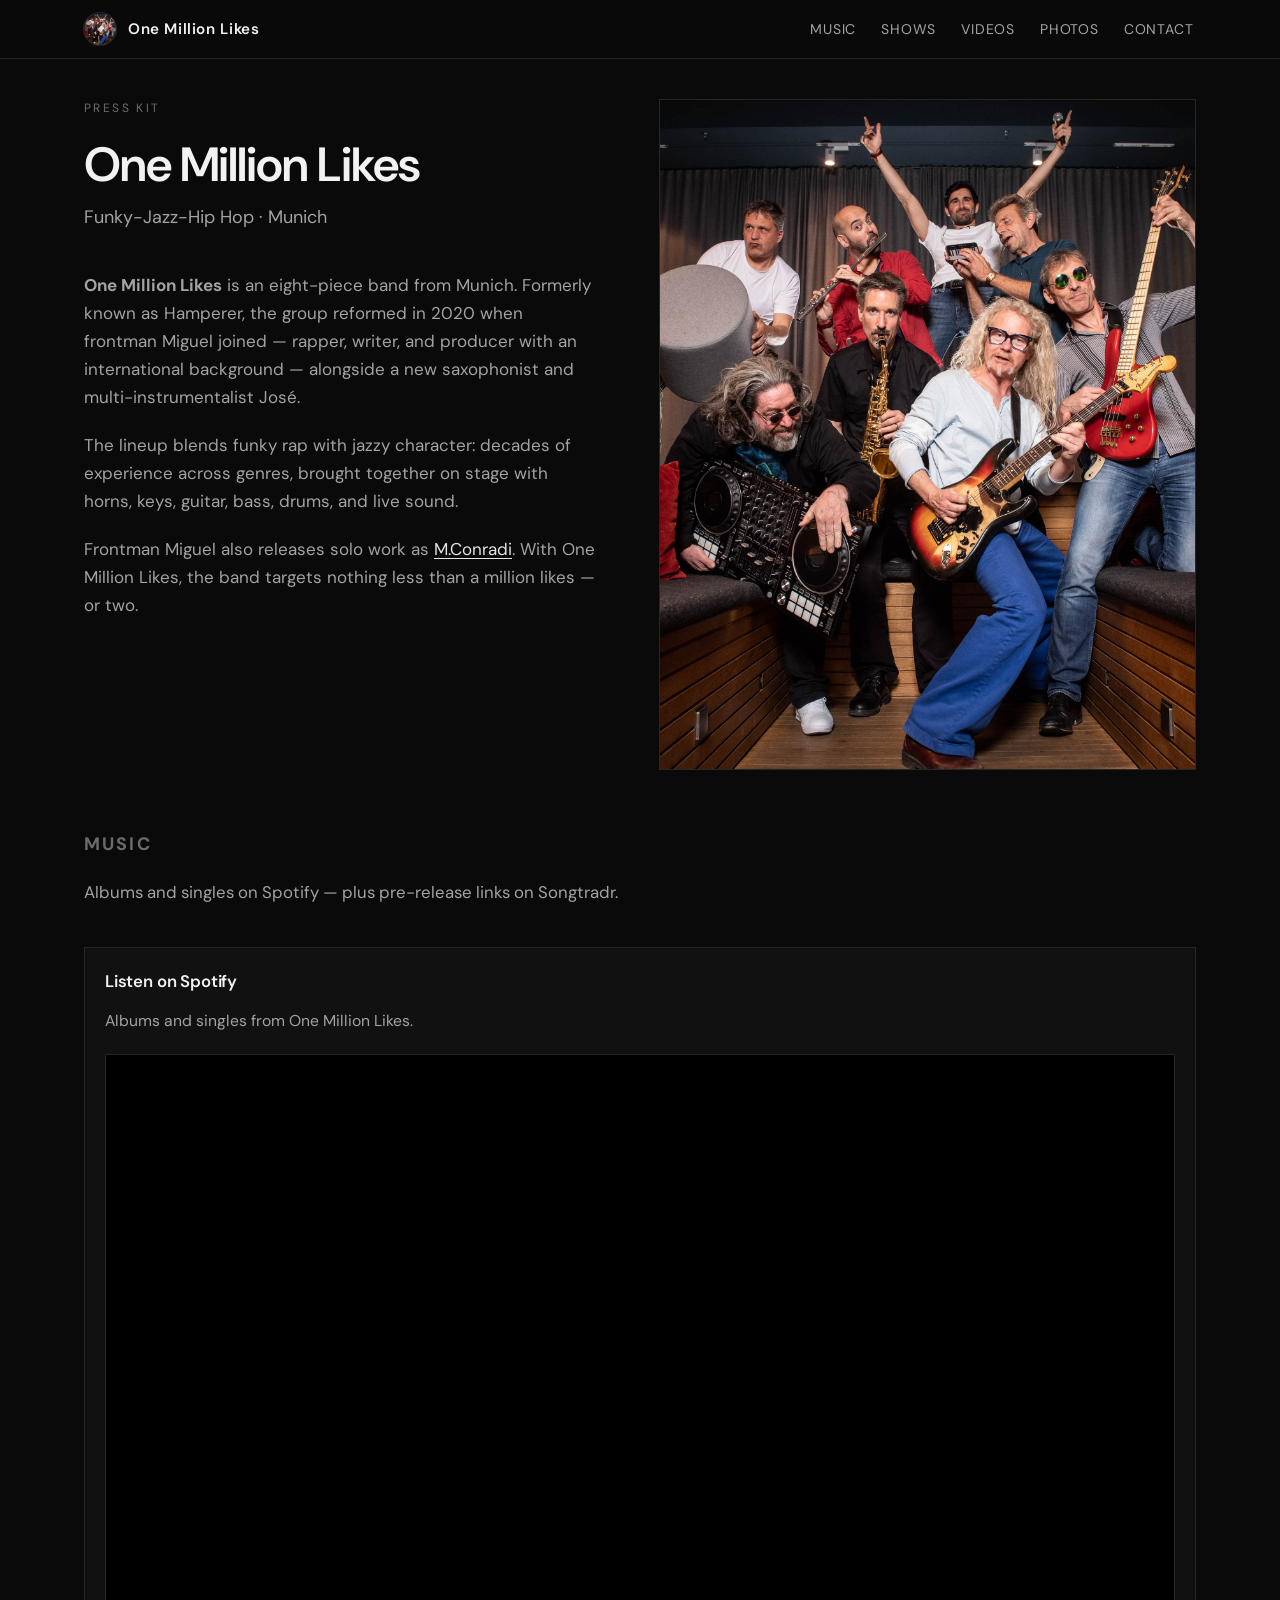
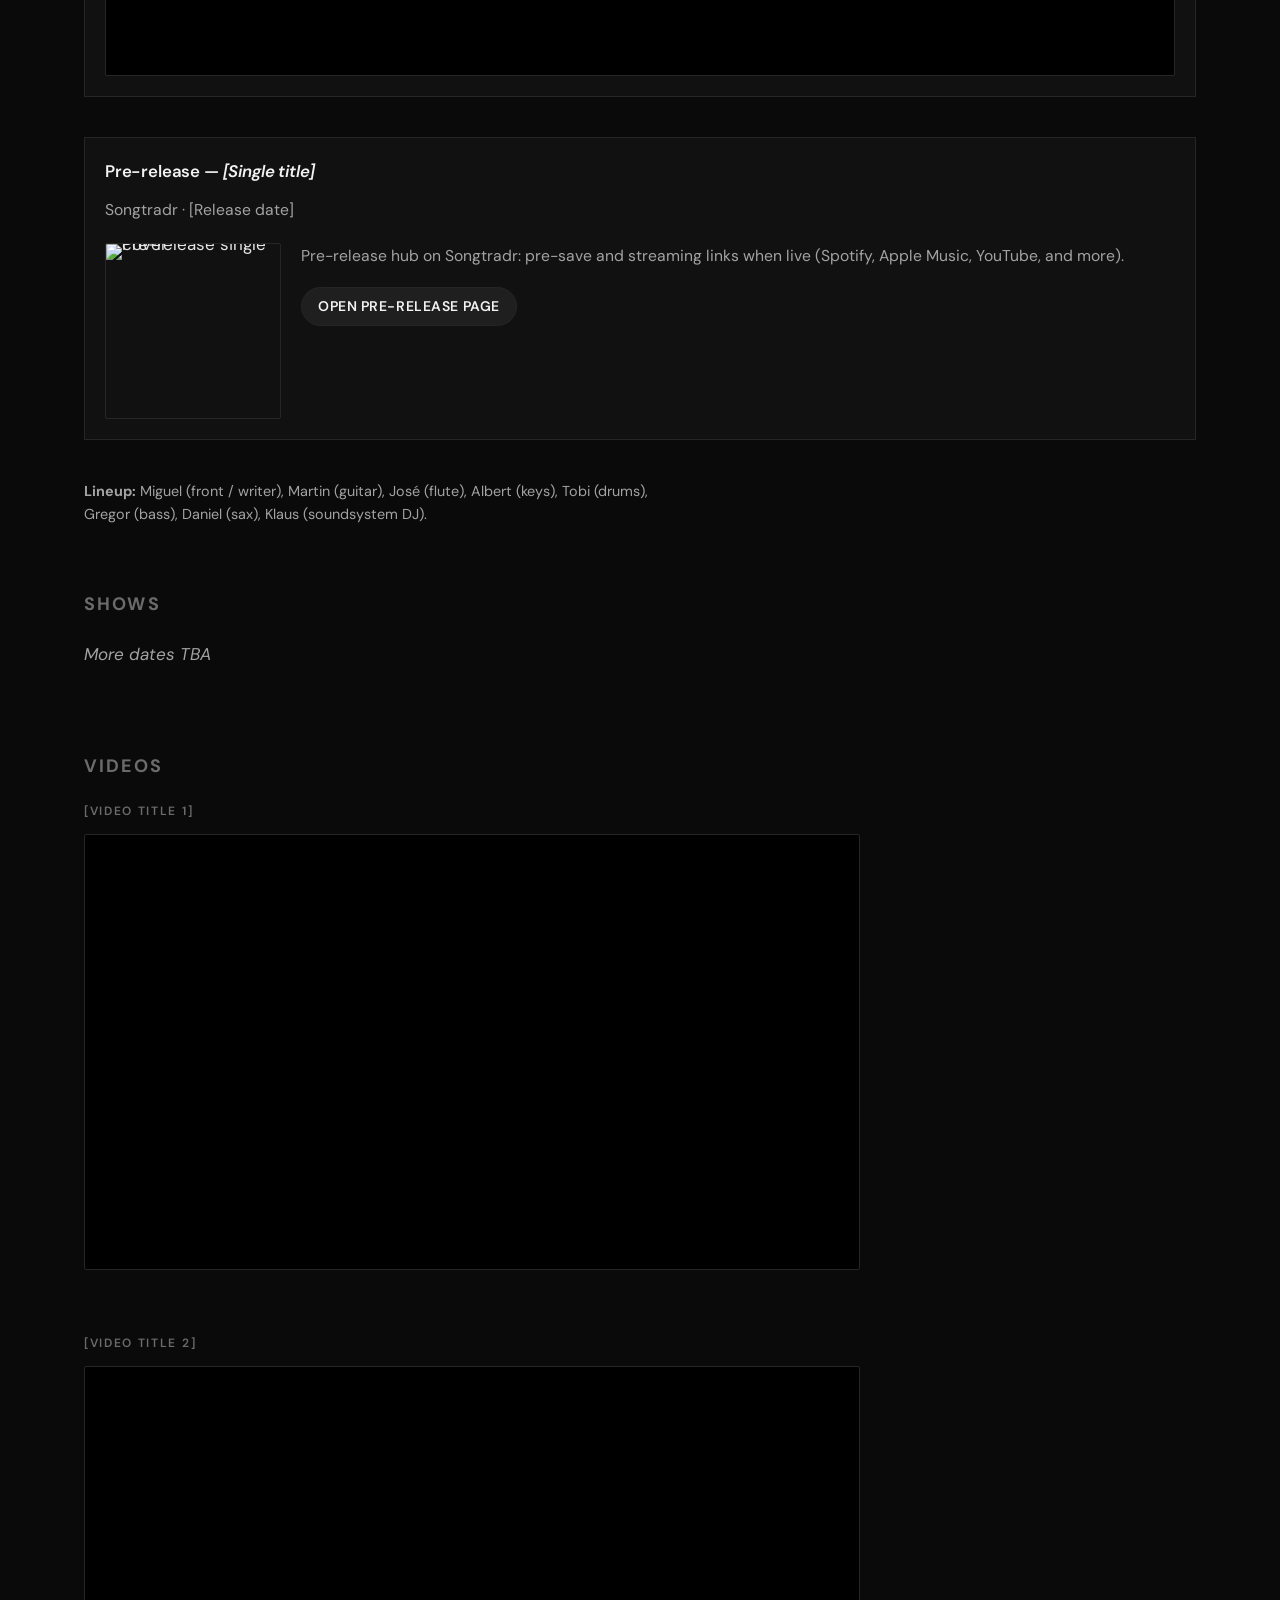
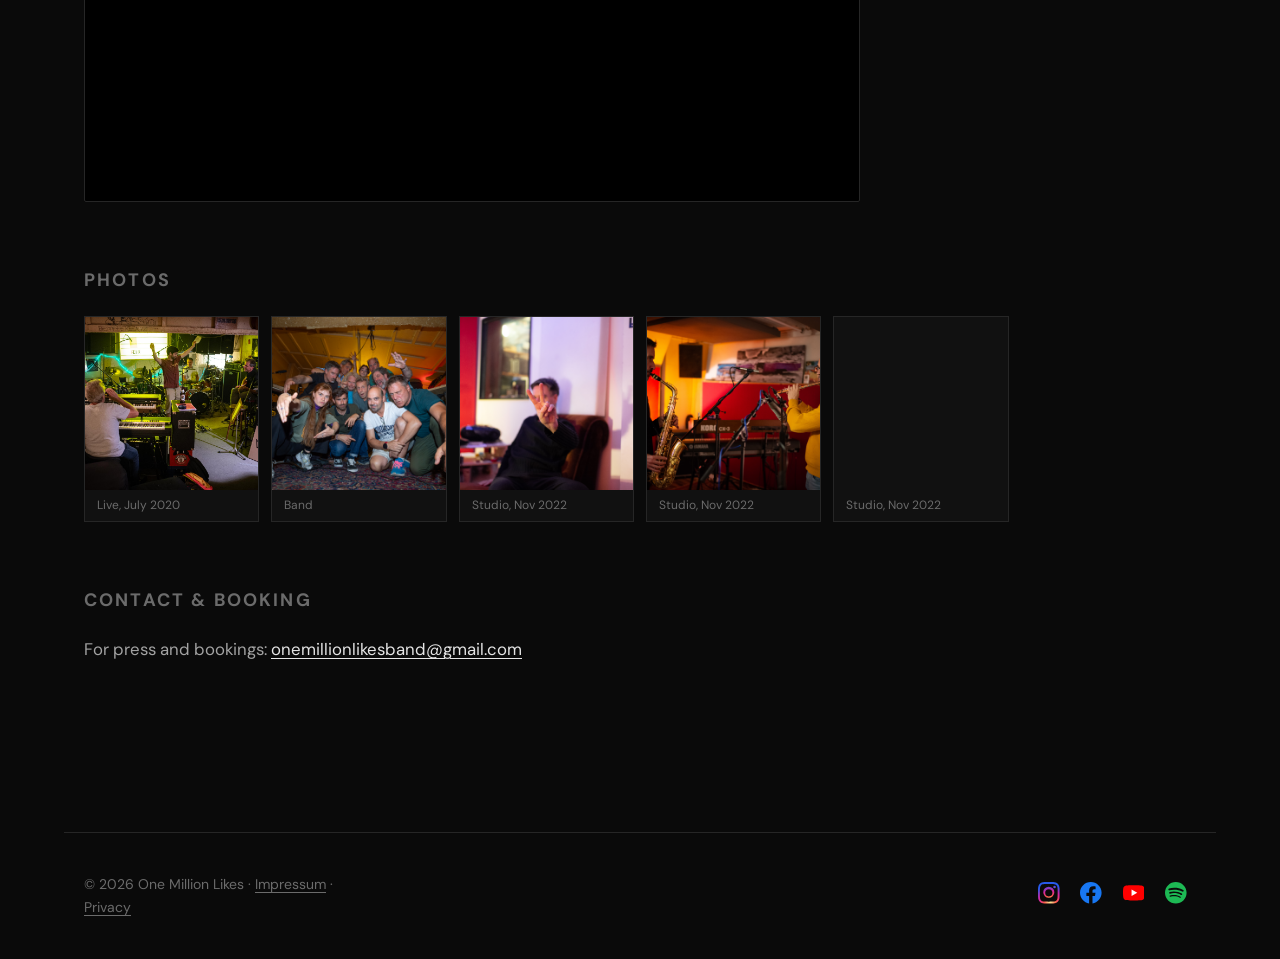
==== index.html @ 25671700 "Initial commit: static press site for One Million Likes. Adds the single-page HTML/CSS layout, asset" ====
<!DOCTYPE html>
<html lang="en">
<head>
  <meta charset="utf-8">
  <meta name="viewport" content="width=device-width, initial-scale=1, viewport-fit=cover">
  <meta name="referrer" content="strict-origin-when-cross-origin">
  <title>One Million Likes — Funky-Jazz-Hip Hop from Munich</title>
  <meta name="description" content="One Million Likes: Munich funky-jazz-hip hop band. Eight musicians, live energy, releases on Spotify.">
  <link rel="canonical" href="https://onemillionlikes.band/">
  <meta property="og:type" content="website">
  <meta property="og:url" content="https://onemillionlikes.band/">
  <meta property="og:title" content="One Million Likes — Funky-Jazz-Hip Hop from Munich">
  <meta property="og:description" content="One Million Likes: Munich funky-jazz-hip hop band. Eight musicians, live energy, releases on Spotify.">
  <meta property="og:image" content="https://onemillionlikes.band/images/hero.jpg">
  <meta property="og:image:alt" content="One Million Likes — band photo">
  <meta property="og:site_name" content="One Million Likes">
  <meta property="og:locale" content="en_GB">
  <meta name="twitter:card" content="summary_large_image">
  <meta name="twitter:title" content="One Million Likes — Funky-Jazz-Hip Hop from Munich">
  <meta name="twitter:description" content="One Million Likes: Munich funky-jazz-hip hop band. Eight musicians, live energy, releases on Spotify.">
  <meta name="twitter:image" content="https://onemillionlikes.band/images/hero.jpg">
  <link rel="icon" type="image/png" sizes="32x32" href="images/favicon-32.png">
  <link rel="icon" type="image/png" sizes="16x16" href="images/favicon-16.png">
  <link rel="apple-touch-icon" sizes="180x180" href="images/apple-touch-icon.png">
  <link rel="preconnect" href="https://fonts.googleapis.com">
  <link rel="preconnect" href="https://fonts.gstatic.com" crossorigin>
  <link href="https://fonts.googleapis.com/css2?family=DM+Sans:ital,opsz,wght@0,9..40,400;0,9..40,500;0,9..40,600;1,9..40,400&display=swap" rel="stylesheet">
  <link rel="stylesheet" href="css/styles.css">
</head>
<body>
  <a class="skip-link" href="#main">Skip to content</a>

  <header class="site-header">
    <div class="site-header__inner">
      <a class="brand" href="#top">
        <img class="brand__mark" src="images/logo-header.jpg" width="32" height="32" alt="">
        <span>One Million Likes</span>
      </a>
      <nav class="nav" aria-label="Page sections">
        <a href="#what-we-do">Music</a>
        <a href="#shows">Shows</a>
        <a href="#videos">Videos</a>
        <a href="#photos">Photos</a>
        <a href="#contact">Contact</a>
      </nav>
    </div>
  </header>

  <main id="main">
    <div id="top"></div>

    <section class="hero hero--desktop" aria-labelledby="hero-heading">
      <div class="hero__intro">
        <p class="hero__eyebrow">Press kit</p>
        <h1 id="hero-heading">One Million Likes</h1>
        <p class="hero__tagline">Funky-Jazz-Hip Hop · Munich</p>
        <div class="hero__bio">
          <p>
            <strong>One Million Likes</strong> is an eight-piece band from Munich. Formerly known as Hamperer, the group reformed in 2020 when frontman Miguel joined — rapper, writer, and producer with an international background — alongside a new saxophonist and multi-instrumentalist José.
          </p>
          <p>
            The lineup blends funky rap with jazzy character: decades of experience across genres, brought together on stage with horns, keys, guitar, bass, drums, and live sound.
          </p>
          <p>
            Frontman Miguel also releases solo work as <a href="https://mconradi.com/" target="_blank" rel="noopener noreferrer">M.Conradi</a>. With One Million Likes, the band targets nothing less than a million likes — or two.
          </p>
        </div>
      </div>
      <figure class="hero__figure">
        <img src="images/hero.jpg" width="1200" height="1500" alt="One Million Likes — band press photo" fetchpriority="high" decoding="async">
      </figure>
    </section>

    <section class="hero hero--mobile" aria-labelledby="hero-heading-mobile">
      <div class="hero__intro">
        <p class="hero__eyebrow">Press kit</p>
        <h1 id="hero-heading-mobile">One Million Likes</h1>
        <p class="hero__tagline">Funky-Jazz-Hip Hop · Munich</p>
        <div class="hero__bio hero__bio--lead">
          <p>
            <strong>One Million Likes</strong> is an eight-piece band from Munich. Formerly known as Hamperer, the group reformed in 2020 when frontman Miguel joined — rapper, writer, and producer with an international background — alongside a new saxophonist and multi-instrumentalist José.
          </p>
          <p>
            The lineup blends funky rap with jazzy character: decades of experience across genres, brought together on stage with horns, keys, guitar, bass, drums, and live sound.
          </p>
        </div>
      </div>
      <figure class="hero__figure">
        <img src="images/hero.jpg" width="1200" height="1500" alt="One Million Likes — band press photo" loading="lazy" decoding="async">
      </figure>
      <div class="hero__intro hero__intro--after">
        <div class="hero__bio hero__bio--tail">
          <p>
            Frontman Miguel also releases solo work as <a href="https://mconradi.com/" target="_blank" rel="noopener noreferrer">M.Conradi</a>. With One Million Likes, the band targets nothing less than a million likes — or two.
          </p>
        </div>
      </div>
    </section>

    <section id="what-we-do" class="section">
      <h2 class="section__title">Music</h2>
      <p class="section__lead">Albums and singles on Spotify — plus pre-release links on Songtradr.</p>

      <article class="card">
        <h3>Listen on Spotify</h3>
        <p>Albums and singles from One Million Likes.</p>
        <div class="embed embed--spotify">
          <iframe
            title="Spotify: One Million Likes"
            style="border-radius:12px"
            src="https://open.spotify.com/embed/artist/690KWOtb82JMoj43omPDv6?utm_source=generator&amp;theme=0"
            width="100%"
            loading="lazy"
            allow="autoplay; clipboard-write; encrypted-media; fullscreen; picture-in-picture"
            allowfullscreen></iframe>
        </div>
      </article>

      <article class="card release-spotlight" id="pre-release" aria-labelledby="pre-release-heading">
        <h3 id="pre-release-heading">Pre-release — <em>[Single title]</em></h3>
        <p class="release-spotlight__meta">
          <a href="#" target="_blank" rel="noopener noreferrer">Songtradr</a>
          · <time datetime="2026-01-01">[Release date]</time>
        </p>
        <div class="release-spotlight__body">
          <a class="release-spotlight__cover" href="#" target="_blank" rel="noopener noreferrer">
            <img
              src="images/pre-release-cover.jpg"
              width="700"
              height="700"
              loading="lazy"
              decoding="async"
              alt="Pre-release single cover">
          </a>
          <div class="release-spotlight__copy">
            <p>
              Pre-release hub on Songtradr: pre-save and streaming links when live (Spotify, Apple Music, YouTube, and more).
            </p>
            <p>
              <a class="release-spotlight__cta" href="#" target="_blank" rel="noopener noreferrer">Open pre-release page</a>
            </p>
          </div>
        </div>
      </article>

      <p class="section-sub section-sub--lineup">
        <strong>Lineup:</strong> Miguel (front / writer), Martin (guitar), José (flute), Albert (keys), Tobi (drums), Gregor (bass), Daniel (sax), Klaus (soundsystem DJ).
      </p>
    </section>

    <section id="shows" class="section" aria-labelledby="shows-heading">
      <h2 class="section__title" id="shows-heading">Shows</h2>
      <ul class="show-list">
        <li class="show-list__item show-list__item--tba">
          <span class="show-list__detail">More dates TBA</span>
        </li>
      </ul>
    </section>

    <section id="videos" class="section">
      <h2 class="section__title">Videos</h2>
      <div class="video-grid">
        <div class="video-grid__youtube-stack">
          <figure class="video-item">
            <figcaption class="video-item__caption">[Video title 1]</figcaption>
            <div class="embed embed--16x9">
              <iframe
                class="youtube-embed"
                data-youtube-id=""
                title="YouTube: [Video title 1]"
                src="about:blank"
                referrerpolicy="strict-origin-when-cross-origin"
                allow="accelerometer; autoplay; clipboard-write; encrypted-media; gyroscope; picture-in-picture; web-share"
                allowfullscreen></iframe>
            </div>
          </figure>
          <figure class="video-item">
            <figcaption class="video-item__caption">[Video title 2]</figcaption>
            <div class="embed embed--16x9">
              <iframe
                class="youtube-embed"
                data-youtube-id=""
                title="YouTube: [Video title 2]"
                src="about:blank"
                referrerpolicy="strict-origin-when-cross-origin"
                allow="accelerometer; autoplay; clipboard-write; encrypted-media; gyroscope; picture-in-picture; web-share"
                allowfullscreen></iframe>
            </div>
          </figure>
        </div>
      </div>
    </section>

    <section id="photos" class="section">
      <h2 class="section__title">Photos</h2>
      <div class="gallery">
        <figure>
          <img src="images/OML160720_071_hd.jpg" width="800" height="800" alt="One Million Likes — live, July 2020" loading="lazy" decoding="async">
          <figcaption>Live, July 2020</figcaption>
        </figure>
        <figure>
          <img src="images/OML220725_3797.jpg" width="800" height="800" alt="One Million Likes — band photo" loading="lazy" decoding="async">
          <figcaption>Band</figcaption>
        </figure>
        <figure>
          <img src="images/OML_11-22_2664.jpg" width="800" height="800" alt="One Million Likes — studio session, November 2022" loading="lazy" decoding="async">
          <figcaption>Studio, Nov 2022</figcaption>
        </figure>
        <figure>
          <img src="images/OML_11-22_3097.jpg" width="800" height="800" alt="One Million Likes — studio session, November 2022" loading="lazy" decoding="async">
          <figcaption>Studio, Nov 2022</figcaption>
        </figure>
        <figure>
          <img src="images/OML_11-22_3118.jpg" width="800" height="800" alt="One Million Likes — studio session, November 2022" loading="lazy" decoding="async">
          <figcaption>Studio, Nov 2022</figcaption>
        </figure>
      </div>
    </section>

    <section id="contact" class="section">
      <h2 class="section__title">Contact &amp; booking</h2>
      <p class="section__lead">
        For press and bookings: <a href="mailto:onemillionlikesband@gmail.com">onemillionlikesband@gmail.com</a>
      </p>
    </section>
  </main>

  <footer class="site-footer">
    <div class="site-footer__inner">
      <p class="site-footer__meta">© <span id="y"></span> One Million Likes · <a href="impressum.html">Impressum</a> · <a href="privacy.html">Privacy</a></p>
      <div class="site-footer__right">
        <nav class="social" aria-label="Social links">
          <a class="social-link" href="https://www.instagram.com/onemillionlikesband/" target="_blank" rel="noopener noreferrer" title="Instagram">
            <span class="sr-only">Instagram (@onemillionlikesband)</span>
            <svg class="social-icon" xmlns="http://www.w3.org/2000/svg" viewBox="0 0 24 24" aria-hidden="true" focusable="false">
              <defs>
                <radialGradient id="footerIgGrad" cx="12" cy="22" r="19" gradientUnits="userSpaceOnUse" gradientTransform="rotate(-9 12 12)">
                  <stop offset="0%" stop-color="#fdf497"/>
                  <stop offset="35%" stop-color="#fd5949"/>
                  <stop offset="65%" stop-color="#d6249f"/>
                  <stop offset="100%" stop-color="#285aeb"/>
                </radialGradient>
              </defs>
              <path fill="url(#footerIgGrad)" d="M12 0C8.74 0 8.333.015 7.053.072 5.775.132 4.905.333 4.14.63c-.789.306-1.459.717-2.126 1.384S.935 3.35.63 4.14C.333 4.905.131 5.775.072 7.053.012 8.333 0 8.74 0 12s.015 3.667.072 4.947c.06 1.277.261 2.148.558 2.913.306.788.717 1.459 1.384 2.126.667.666 1.336 1.079 2.126 1.384.766.296 1.636.499 2.913.558C8.333 23.988 8.74 24 12 24s3.667-.015 4.947-.072c1.277-.06 2.148-.262 2.913-.558.788-.306 1.459-.718 2.126-1.384.666-.667 1.079-1.335 1.384-2.126.296-.765.499-1.636.558-2.913.06-1.28.072-1.687.072-4.947s-.015-3.667-.072-4.947c-.06-1.277-.262-2.149-.558-2.913-.306-.789-.718-1.459-1.384-2.126C21.319 1.347 20.651.935 19.86.63c-.765-.297-1.636-.499-2.913-.558C15.667.012 15.26 0 12 0zm0 2.163c3.204 0 3.584.012 4.85.07 1.17.048 1.805.249 2.227.415.562.217.96.477 1.382.896.419.42.679.819.896 1.381.164.422.364 1.057.413 2.227.057 1.266.07 1.646.07 4.85s-.015 3.584-.074 4.85c-.061 1.17-.256 1.805-.421 2.227-.224.562-.479.96-.899 1.382-.419.419-.824.679-1.38.896-.42.164-1.065.362-2.235.413-1.274.056-1.649.07-4.859.07-3.211 0-3.586-.015-4.859-.07-1.171-.05-1.816-.256-2.236-.421-.569-.224-.96-.479-1.379-.899-.421-.419-.69-.824-.9-1.38-.165-.42-.359-1.065-.42-2.235-.045-1.26-.061-1.649-.061-4.844 0-3.196.016-3.586.061-4.861.061-1.17.255-1.811.421-2.234.21-.57.479-.96.9-1.381.419-.419.81-.689 1.379-.898.42-.166 1.051-.361 2.221-.421 1.275-.045 1.65-.07 4.859-.07zm0 3.078a6.162 6.162 0 1 0 0 12.324 6.162 6.162 0 0 0 0-12.324zM12 16a4 4 0 1 1 0-8 4 4 0 0 1 0 8zm6.406-11.845a1.44 1.44 0 1 0 0 2.881 1.44 1.44 0 0 0 0-2.881z"/>
            </svg>
          </a>
          <a class="social-link" href="https://www.facebook.com/onemillionlikesband/" target="_blank" rel="noopener noreferrer" title="Facebook">
            <span class="sr-only">Facebook (One Million Likes Band)</span>
            <svg class="social-icon" xmlns="http://www.w3.org/2000/svg" viewBox="0 0 24 24" aria-hidden="true" focusable="false">
              <path fill="#1877F2" d="M24 12.073c0-6.627-5.373-12-12-12s-12 5.373-12 12c0 5.99 4.388 10.954 10.125 11.854v-8.385H7.078v-3.47h3.047V9.43c0-3.007 1.792-4.669 4.533-4.669 1.312 0 2.686.235 2.686.235v2.953H15.83c-1.491 0-1.956.925-1.956 1.874v2.25h3.328l-.532 3.47h-2.796v8.385C19.612 23.027 24 18.062 24 12.073z"/>
            </svg>
          </a>
          <a class="social-link" href="https://www.youtube.com/@onemillionlikesband" target="_blank" rel="noopener noreferrer" title="YouTube">
            <span class="sr-only">YouTube (@onemillionlikesband)</span>
            <svg class="social-icon" xmlns="http://www.w3.org/2000/svg" viewBox="0 0 24 24" aria-hidden="true" focusable="false">
              <path fill="#FF0000" d="M23.498 6.186a3.016 3.016 0 0 0-2.122-2.136C19.505 3.545 12 3.545 12 3.545s-7.505 0-9.377.505A3.017 3.017 0 0 0 .502 6.186C0 8.07 0 12 0 12s0 3.93.502 5.814a3.016 3.016 0 0 0 2.122 2.136c1.871.505 9.376.505 9.376.505s7.505 0 9.377-.505a3.015 3.015 0 0 0 2.122-2.136C24 15.93 24 12 24 12s0-3.93-.502-5.814z"/>
              <path fill="#fff" d="M9.545 15.568V8.432L15.818 12l-6.273 3.568z"/>
            </svg>
          </a>
          <a class="social-link" href="https://open.spotify.com/artist/690KWOtb82JMoj43omPDv6" target="_blank" rel="noopener noreferrer" title="Spotify">
            <span class="sr-only">Spotify (One Million Likes)</span>
            <svg class="social-icon" xmlns="http://www.w3.org/2000/svg" viewBox="0 0 24 24" aria-hidden="true" focusable="false">
              <path fill="#1DB954" d="M12 0C5.4 0 0 5.4 0 12s5.4 12 12 12 12-5.4 12-12S18.66 0 12 0zm5.521 17.34c-.24.359-.66.48-1.021.24-2.82-1.74-6.36-2.101-10.561-1.141-.418.122-.779-.179-.899-.539-.12-.421.18-.78.54-.9 4.56-1.021 8.52-.6 11.64 1.32.42.18.479.659.301 1.02zm1.44-3.3c-.301.42-.841.6-1.262.3-3.239-1.98-8.159-2.58-11.939-1.38-.479.12-1.02-.12-1.14-.6-.12-.48.12-1.021.6-1.141C9.6 9.9 15 10.561 18.72 12.84c.361.181.54.78.241 1.2zm.12-3.36C15.24 8.4 8.82 8.16 5.16 9.301c-.6.179-1.2-.181-1.38-.721-.18-.601.18-1.2.72-1.381 4.26-1.26 11.28-1.02 15.721 1.621.539.3.719 1.02.419 1.56-.299.421-1.02.599-1.559.3z"/>
            </svg>
          </a>
        </nav>
        <!-- Uncomment when media kit PDF is in images/
        <a class="site-footer__media-kit" href="images/One_Million_Likes_Media_Kit.pdf" target="_blank" rel="noopener noreferrer">
          <span class="site-footer__media-kit-label">Media kit</span>
          <span class="site-footer__media-kit-badge" aria-hidden="true">PDF</span>
        </a>
        -->
      </div>
    </div>
  </footer>

  <script>
    document.getElementById("y").textContent = new Date().getFullYear();
    document.querySelectorAll("iframe.youtube-embed").forEach(function (el) {
      var id = el.getAttribute("data-youtube-id");
      if (!id) return;
      if (location.protocol === "file:" || !location.origin || location.origin === "null") {
        el.src = "https://www.youtube.com/embed/" + id;
        return;
      }
      el.src =
        "https://www.youtube.com/embed/" +
        id +
        "?enablejsapi=1&origin=" +
        encodeURIComponent(location.origin);
    });
  </script>
</body>
</html>
---- css/styles.css ----
/* One Million Likes — single-page press kit. Edit index.html for content. */

:root {
  --bg: #0a0a0a;
  --bg-elevated: #111111;
  --text: #f2f2f2;
  --text-muted: #a3a3a3;
  --text-faint: #6b6b6b;
  --border: #262626;
  --accent: #e5e5e5;
  --max-read: 38rem;
  --max-wide: 72rem;
  --space-xs: 0.35rem;
  --space-sm: 0.75rem;
  --space-md: 1.25rem;
  --space-lg: 2.5rem;
  --space-xl: 4rem;
  --font: "DM Sans", system-ui, -apple-system, "Segoe UI", Roboto, sans-serif;
  /* Match Spotify column height to two SoundCloud players + gap (see .embed--spotify) */
  --embed-soundcloud-height: 300px;
  --header-offset: 4rem;
}

*,
*::before,
*::after {
  box-sizing: border-box;
}

html {
  scroll-behavior: smooth;
  -webkit-text-size-adjust: 100%;
  text-size-adjust: 100%;
}

@media (prefers-reduced-motion: reduce) {
  html {
    scroll-behavior: auto;
  }
}

body {
  margin: 0;
  font-family: var(--font);
  font-size: 1.0625rem;
  line-height: 1.65;
  color: var(--text);
  background: var(--bg);
  -webkit-font-smoothing: antialiased;
  overflow-x: clip;
}

img {
  max-width: 100%;
  height: auto;
  vertical-align: middle;
}

a {
  color: var(--accent);
  text-decoration-thickness: 1px;
  text-underline-offset: 0.2em;
}

a:hover {
  color: #fff;
}

.skip-link {
  position: absolute;
  left: -9999px;
  z-index: 999;
  padding: var(--space-sm) var(--space-md);
  background: #fff;
  color: #000;
}

.skip-link:focus {
  left: var(--space-md);
  top: var(--space-md);
}

.sr-only {
  position: absolute;
  width: 1px;
  height: 1px;
  padding: 0;
  margin: -1px;
  overflow: hidden;
  clip: rect(0, 0, 0, 0);
  white-space: nowrap;
  border: 0;
}

.site-header {
  position: sticky;
  top: 0;
  z-index: 10;
  border-bottom: 1px solid var(--border);
  background: rgba(10, 10, 10, 0.92);
  backdrop-filter: blur(8px);
}

.site-header__inner {
  max-width: var(--max-wide);
  margin: 0 auto;
  padding: var(--space-sm) max(var(--space-md), env(safe-area-inset-right, 0))
    var(--space-sm) max(var(--space-md), env(safe-area-inset-left, 0));
  display: flex;
  align-items: center;
  justify-content: space-between;
  gap: var(--space-md);
  min-width: 0;
}

.brand {
  display: flex;
  align-items: center;
  gap: var(--space-sm);
  color: var(--text);
  text-decoration: none;
  font-weight: 600;
  letter-spacing: 0.04em;
  font-size: 0.95rem;
}

.brand:hover {
  color: #fff;
}

.brand__mark {
  width: 2rem;
  height: 2rem;
  flex-shrink: 0;
  border-radius: 50%;
  object-fit: cover;
  background: #fff;
  box-shadow: 0 0 0 1px var(--border);
}

.nav {
  display: flex;
  flex-wrap: wrap;
  gap: var(--space-sm) var(--space-md);
  justify-content: flex-end;
  min-width: 0;
}

.nav a {
  color: var(--text-muted);
  text-decoration: none;
  font-size: 0.875rem;
  letter-spacing: 0.06em;
  text-transform: uppercase;
  flex-shrink: 0;
  padding: 0.35rem 0.15rem;
  touch-action: manipulation;
}

.nav a:hover {
  color: var(--text);
}

main {
  max-width: var(--max-wide);
  margin: 0 auto;
  padding: 0 max(var(--space-md), env(safe-area-inset-right, 0)) var(--space-xl)
    max(var(--space-md), env(safe-area-inset-left, 0));
  min-width: 0;
}

.hero {
  padding-top: var(--space-lg);
  padding-bottom: var(--space-lg);
  gap: var(--space-lg);
  align-items: start;
}

.hero.hero--desktop {
  display: none;
}

.hero.hero--mobile {
  display: grid;
}

@media (min-width: 900px) {
  .hero.hero--desktop {
    display: grid;
    grid-template-columns: minmax(0, 1fr) minmax(0, 1.05fr);
    gap: var(--space-xl);
    align-items: start;
  }

  .hero.hero--mobile {
    display: none;
  }
}

.hero__intro {
  max-width: var(--max-read);
}

.hero__eyebrow {
  font-size: 0.75rem;
  letter-spacing: 0.2em;
  text-transform: uppercase;
  color: var(--text-faint);
  margin: 0 0 var(--space-md);
}

.hero h1 {
  margin: 0 0 var(--space-sm);
  font-size: clamp(2rem, 5vw, 3rem);
  font-weight: 600;
  line-height: 1.1;
  letter-spacing: -0.02em;
}

.hero__tagline {
  margin: 0 0 var(--space-lg);
  font-size: 1.125rem;
  color: var(--text-muted);
  font-weight: 400;
  line-height: 1.5;
}

.hero__bio p {
  margin: 0 0 var(--space-md);
  color: var(--text-muted);
}

.hero__bio p:last-child {
  margin-bottom: 0;
}

.hero__figure {
  margin: 0;
  border: 1px solid var(--border);
  background: var(--bg-elevated);
  overflow: hidden;
}

.hero__figure img {
  display: block;
  width: 100%;
  aspect-ratio: 4 / 5;
  object-fit: cover;
}

.hero__caption {
  padding: var(--space-sm) var(--space-md);
  font-size: 0.8125rem;
  color: var(--text-faint);
  border-top: 1px solid var(--border);
}

.section {
  padding-top: var(--space-xl);
  scroll-margin-top: var(--header-offset);
}

#what-i-do.section,
#what-we-do.section {
  padding-top: var(--space-md);
}

.section__title {
  margin: 0 0 var(--space-md);
  font-size: 1.125rem;
  letter-spacing: 0.12em;
  text-transform: uppercase;
  color: var(--text-faint);
  font-weight: 700;
}

.section__lead {
  margin: 0 0 var(--space-lg);
  max-width: var(--max-read);
  color: var(--text-muted);
  font-size: 1.05rem;
}

.section__lead a {
  overflow-wrap: anywhere;
}

.section-sub {
  margin: var(--space-md) 0 0;
  font-size: 0.9rem;
}

.section-sub a {
  color: var(--text-muted);
  overflow-wrap: anywhere;
}

.section-sub a:hover {
  color: var(--text);
}

.show-list {
  list-style: none;
  margin: 0;
  padding: 0;
  max-width: var(--max-read);
}

.show-list__item {
  display: grid;
  grid-template-columns: minmax(6.5rem, auto) 1fr;
  gap: var(--space-md);
  align-items: baseline;
  padding: var(--space-md) 0;
  border-bottom: 1px solid var(--border);
}

.show-list__item:first-child {
  padding-top: 0;
}

.show-list__item:last-child {
  border-bottom: 0;
}

.show-list__date {
  margin: 0;
  font-weight: 600;
  color: var(--text);
  font-variant-numeric: tabular-nums;
}

.show-list__detail {
  color: var(--text-muted);
}

.show-list__place {
  color: var(--text-muted);
  font-weight: 400;
}

.show-list__item--tba .show-list__detail {
  grid-column: 1 / -1;
  font-style: italic;
}

.grid-2 {
  display: grid;
  gap: var(--space-lg);
}

@media (min-width: 720px) {
  .grid-2 {
    grid-template-columns: repeat(2, minmax(0, 1fr));
  }
}

.card {
  border: 1px solid var(--border);
  background: var(--bg-elevated);
  padding: var(--space-md);
}

.card h3 {
  margin: 0 0 var(--space-sm);
  font-size: 1.05rem;
  font-weight: 600;
  letter-spacing: -0.01em;
}

.card p {
  margin: 0 0 var(--space-md);
  color: var(--text-muted);
  font-size: 0.98rem;
}

.card p:last-child {
  margin-bottom: 0;
}

.release-spotlight {
  margin-top: var(--space-lg);
}

.release-spotlight__meta {
  margin: 0 0 var(--space-md);
  font-size: 0.9rem;
  color: var(--text-faint);
}

.release-spotlight__meta a {
  color: var(--text-muted);
  text-decoration: none;
}

.release-spotlight__meta a:hover {
  color: var(--text);
  text-decoration: underline;
}

.release-spotlight__body {
  display: grid;
  gap: var(--space-md);
  align-items: start;
}

@media (min-width: 560px) {
  .release-spotlight__body {
    grid-template-columns: minmax(0, 11rem) minmax(0, 1fr);
  }
}

.release-spotlight__cover {
  display: block;
  border: 1px solid var(--border);
  overflow: hidden;
  border-radius: 2px;
  line-height: 0;
  text-decoration: none;
}

.release-spotlight__cover:hover {
  border-color: var(--accent);
}

.release-spotlight__cover img {
  display: block;
  width: 100%;
  height: auto;
  aspect-ratio: 1;
  object-fit: cover;
  vertical-align: middle;
}

.release-spotlight__copy p {
  margin: 0 0 var(--space-sm);
  color: var(--text-muted);
  font-size: 0.98rem;
}

.release-spotlight__copy p:last-child {
  margin-bottom: 0;
}

.release-spotlight__cta {
  display: inline-block;
  margin-top: var(--space-xs);
  padding: 0.45rem 1rem;
  border-radius: 9999px;
  border: 1px solid var(--border);
  background: rgba(255, 255, 255, 0.06);
  color: var(--text);
  font-weight: 600;
  font-size: 0.875rem;
  letter-spacing: 0.04em;
  text-transform: uppercase;
  text-decoration: none;
  transition: border-color 0.15s ease, background 0.15s ease, color 0.15s ease;
}

.release-spotlight__cta:hover {
  border-color: var(--accent);
  background: rgba(255, 255, 255, 0.1);
  color: #fff;
}

.embed {
  margin-top: var(--space-md);
  border: 1px solid var(--border);
  background: #000;
  overflow: hidden;
  border-radius: 2px;
}

.embed--16x9 {
  position: relative;
  aspect-ratio: 16 / 9;
}

.embed--16x9 iframe {
  position: absolute;
  inset: 0;
  width: 100%;
  height: 100%;
  border: 0;
}

/* Video section: stacked YouTube embeds + portrait MP4 */
.video-grid {
  display: grid;
  gap: var(--space-xl) clamp(2rem, 5vw, 3.5rem);
  margin-top: var(--space-md);
  align-items: stretch;
}

.video-grid__youtube-stack {
  display: flex;
  flex-direction: column;
  gap: var(--space-xl);
  min-width: 0;
}

.video-item {
  margin: 0;
  display: flex;
  flex-direction: column;
  gap: var(--space-sm);
  min-width: 0;
}

.video-item__caption {
  margin: 0;
  font-size: 0.75rem;
  letter-spacing: 0.14em;
  text-transform: uppercase;
  color: var(--text-faint);
  font-weight: 600;
  overflow-wrap: break-word;
  hyphens: auto;
}

.video-item .embed {
  margin-top: 0;
}

.video-panel {
  margin: 0;
  border: 1px solid var(--border);
  background: #000;
  border-radius: 2px;
  overflow: hidden;
}

.video-panel--portrait {
  aspect-ratio: 9 / 16;
  max-height: min(560px, 72vh);
  width: 100%;
  max-width: 320px;
  margin-inline: auto;
}

@media (min-width: 900px) {
  .video-grid {
    grid-template-columns: 1fr min(30vw, 280px);
  }

  .video-panel--portrait {
    margin-inline: 0;
    max-width: none;
    max-height: none;
    height: 100%;
    min-height: 0;
  }
}

.video-panel--portrait video {
  display: block;
  width: 100%;
  height: 100%;
  object-fit: contain;
}

#download .section__title {
  max-width: var(--max-read);
}

.section-sub--lineup {
  margin-top: var(--space-lg);
  max-width: var(--max-read);
  color: var(--text-muted);
  font-size: 0.9rem;
  line-height: 1.6;
}

@media (min-width: 720px) {
  #what-i-do .section__lead,
  #what-we-do .section__lead,
  #download .section__lead {
    max-width: none;
  }

  #download .section__title,
  #download .section-sub {
    max-width: none;
  }
}

/* Bandcamp bar is fixed intrinsic width — keep block aligned with .section__lead */
#download .embed--bandcamp {
  max-width: var(--max-read);
}

#download .section-sub {
  max-width: var(--max-read);
}

.embed--bandcamp iframe {
  display: block;
  width: 100%;
  max-width: 100%;
  border: 0;
}

/* SoundCloud artwork player (visual=true) needs more height than the compact bar */
.embed--soundcloud iframe {
  display: block;
  width: 100%;
  height: var(--embed-soundcloud-height);
  border: 0;
}

.embed--spotify iframe {
  display: block;
  width: 100%;
  height: 352px;
  border: 0;
}

/* Side-by-side with two SoundCloud rows: stretch album embed to similar total height */
@media (min-width: 720px) {
  .embed--spotify iframe {
    height: calc(2 * var(--embed-soundcloud-height) + var(--space-md));
  }
}

/* Narrow / single-column layout: taller Spotify embed so more of the track list is visible */
@media (max-width: 719px) {
  .embed--spotify iframe {
    height: min(520px, 72vh);
    height: min(520px, 72dvh);
  }
}

.embed__placeholder {
  padding: var(--space-lg);
  text-align: center;
  color: var(--text-faint);
  font-size: 0.875rem;
  line-height: 1.5;
}

.gallery {
  display: grid;
  grid-template-columns: repeat(auto-fill, minmax(160px, 1fr));
  gap: var(--space-sm);
  margin-top: var(--space-md);
}

.gallery figure {
  margin: 0;
  border: 1px solid var(--border);
  overflow: hidden;
  background: var(--bg-elevated);
}

.gallery img {
  width: 100%;
  aspect-ratio: 1;
  object-fit: cover;
  display: block;
}

.gallery figcaption {
  padding: var(--space-xs) var(--space-sm);
  font-size: 0.75rem;
  color: var(--text-faint);
}

.site-footer {
  margin-top: var(--space-xl);
  padding: var(--space-lg) max(var(--space-md), env(safe-area-inset-right, 0))
    max(var(--space-lg), env(safe-area-inset-bottom, 0)) max(var(--space-md), env(safe-area-inset-left, 0));
  border-top: 1px solid var(--border);
  max-width: var(--max-wide);
  margin-left: auto;
  margin-right: auto;
}

.site-footer__inner {
  display: flex;
  flex-wrap: wrap;
  gap: var(--space-md);
  justify-content: space-between;
  align-items: flex-start;
  color: var(--text-faint);
  font-size: 0.875rem;
}

.site-footer__meta {
  margin: 0;
  max-width: 18rem;
}

.site-footer__right {
  display: flex;
  flex-wrap: wrap;
  align-items: center;
  gap: var(--space-md) var(--space-lg);
  justify-content: flex-end;
}

.site-footer .social {
  display: flex;
  flex-wrap: wrap;
  align-items: center;
  gap: 0.15rem;
  justify-content: flex-end;
}

.site-footer .social-link {
  display: inline-flex;
  align-items: center;
  justify-content: center;
  width: 2.5rem;
  height: 2.5rem;
  color: var(--text-muted);
  text-decoration: none;
  text-decoration-thickness: 0;
  border-radius: 0.35rem;
  transition: filter 0.15s ease, background 0.15s ease;
}

.site-footer .social-link--soundcloud {
  width: auto;
  min-width: 2.65rem;
  padding-inline: 0.2rem;
}

.site-footer .social-link:hover {
  background: rgba(255, 255, 255, 0.06);
  filter: brightness(1.12);
}

.site-footer .social-icon {
  width: 1.35rem;
  height: 1.35rem;
  display: block;
}

.site-footer .social-icon--soundcloud {
  width: auto;
  height: 1.22rem;
  aspect-ratio: 29 / 14.2;
}

.site-footer__media-kit {
  display: inline-flex;
  align-items: center;
  gap: 0.5rem;
  padding: 0.4rem 0.85rem;
  border-radius: 9999px;
  border: 1px solid var(--border);
  background: rgba(255, 255, 255, 0.04);
  color: var(--text);
  text-decoration: none;
  font-size: 0.8125rem;
  font-weight: 600;
  letter-spacing: 0.02em;
  transition: border-color 0.15s ease, background 0.15s ease, color 0.15s ease;
}

.site-footer__media-kit:hover {
  border-color: var(--accent);
  background: rgba(255, 255, 255, 0.08);
  color: var(--text);
}

.site-footer__media-kit-badge {
  font-size: 0.65rem;
  font-weight: 700;
  letter-spacing: 0.08em;
  text-transform: uppercase;
  color: var(--accent);
  border: 1px solid rgba(255, 255, 255, 0.12);
  border-radius: 0.25rem;
  padding: 0.1rem 0.35rem;
  line-height: 1;
}

/* ——— Narrow screens / touch ——— */
@media (max-width: 720px) {
  :root {
    --space-lg: 2rem;
    --space-xl: 3rem;
    --header-offset: 5.75rem;
    --embed-soundcloud-height: 240px;
  }

  body {
    font-size: 1rem;
  }

  .site-header__inner {
    flex-direction: column;
    align-items: stretch;
    gap: var(--space-sm);
  }

  .brand {
    align-self: flex-start;
  }

  .nav {
    flex-wrap: nowrap;
    justify-content: flex-start;
    gap: var(--space-xs) var(--space-sm);
    overflow-x: auto;
    overflow-y: hidden;
    -webkit-overflow-scrolling: touch;
    padding-bottom: 0.2rem;
    margin-left: calc(-1 * max(var(--space-md), env(safe-area-inset-left, 0)));
    margin-right: calc(-1 * max(var(--space-md), env(safe-area-inset-right, 0)));
    padding-left: max(var(--space-md), env(safe-area-inset-left, 0));
    padding-right: max(var(--space-md), env(safe-area-inset-right, 0));
  }

  .nav a {
    font-size: 0.72rem;
    letter-spacing: 0.05em;
  }

  .hero--mobile {
    padding-top: var(--space-md);
    padding-bottom: var(--space-sm);
  }

  .video-panel--portrait {
    max-height: min(520px, 65vh);
    max-height: min(520px, 62svh);
    max-width: min(320px, 100%);
  }

  .site-footer__inner {
    flex-direction: column;
    align-items: stretch;
    gap: var(--space-md);
  }

  .site-footer__right {
    flex-direction: column;
    align-items: flex-start;
    gap: var(--space-md);
  }

  .site-footer .social {
    justify-content: flex-start;
  }

  .site-footer__media-kit {
    align-self: flex-start;
  }
}

@media (max-width: 420px) {
  :root {
    --embed-soundcloud-height: 200px;
  }

  .gallery {
    grid-template-columns: 1fr;
  }
}

/* Legal pages (Impressum, Privacy) */
.legal-main {
  max-width: var(--max-wide);
  margin: 0 auto;
  padding: var(--space-xl) max(var(--space-md), env(safe-area-inset-right, 0))
    var(--space-xl) max(var(--space-md), env(safe-area-inset-left, 0));
  scroll-margin-top: var(--header-offset);
}

.legal-content {
  max-width: var(--max-read);
}

.legal-content h1 {
  margin: 0 0 var(--space-sm);
  font-size: clamp(1.75rem, 4vw, 2.25rem);
  font-weight: 600;
  letter-spacing: -0.02em;
  line-height: 1.2;
}

.legal-content h2 {
  margin: var(--space-lg) 0 var(--space-sm);
  font-size: 1.05rem;
  font-weight: 600;
  letter-spacing: -0.01em;
  color: var(--text);
}

.legal-content h2:first-of-type {
  margin-top: var(--space-md);
}

.legal-content p,
.legal-content ul {
  margin: 0 0 var(--space-md);
  color: var(--text-muted);
}

.legal-content ul {
  padding-left: 1.25rem;
}

.legal-content li {
  margin-bottom: var(--space-xs);
}

.legal-content__updated {
  font-size: 0.9rem;
  color: var(--text-faint);
}

.legal-content__back {
  margin-top: var(--space-xl);
  padding-top: var(--space-md);
  border-top: 1px solid var(--border);
  color: var(--text-muted);
}

.site-footer__meta a {
  color: var(--text-faint);
  text-decoration-thickness: 1px;
}

.site-footer__meta a:hover {
  color: var(--text);
}

.site-footer--legal .site-footer__inner {
  align-items: center;
}

.site-footer__legal {
  display: flex;
  flex-wrap: wrap;
  gap: var(--space-sm) var(--space-md);
  font-size: 0.875rem;
}

.site-footer__legal a {
  color: var(--text-faint);
  text-decoration-thickness: 1px;
}

.site-footer__legal a:hover,
.site-footer__legal a[aria-current="page"] {
  color: var(--text);
}

.site-footer__legal a[aria-current="page"] {
  text-decoration: none;
}
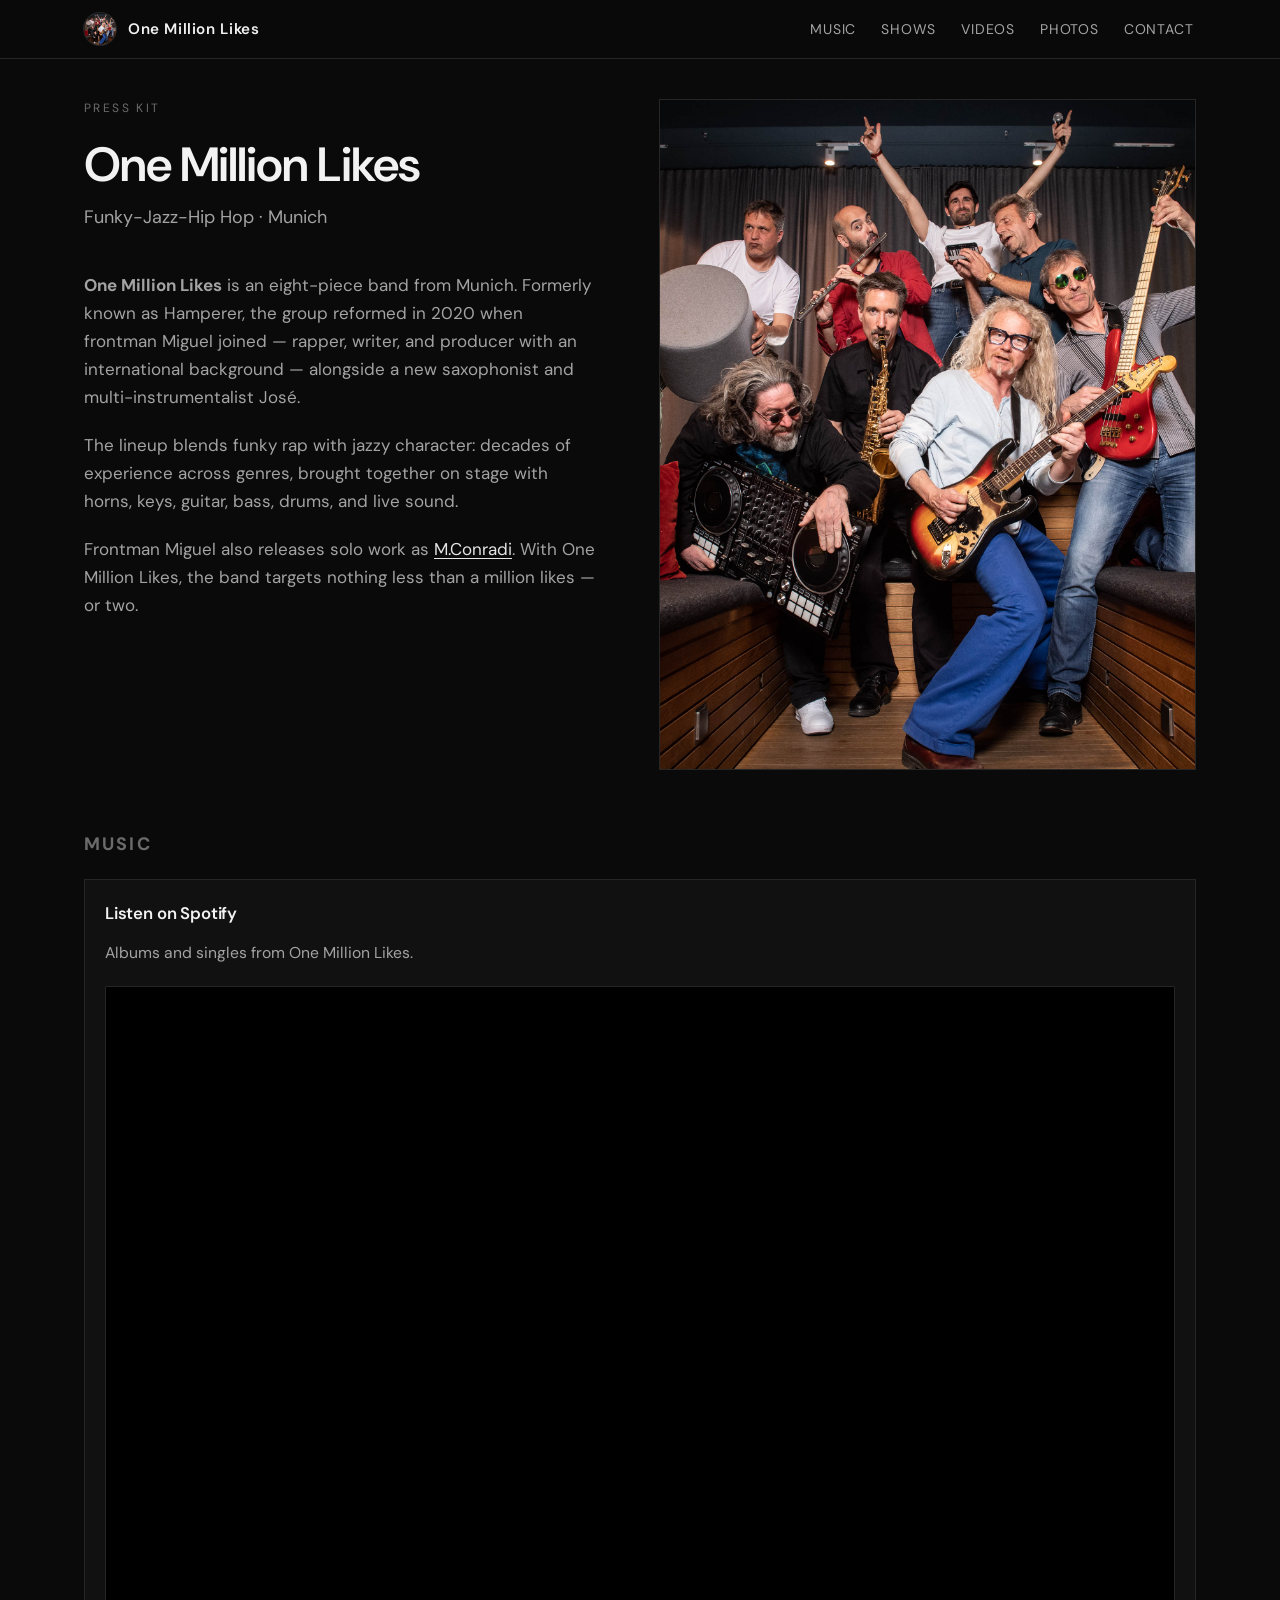
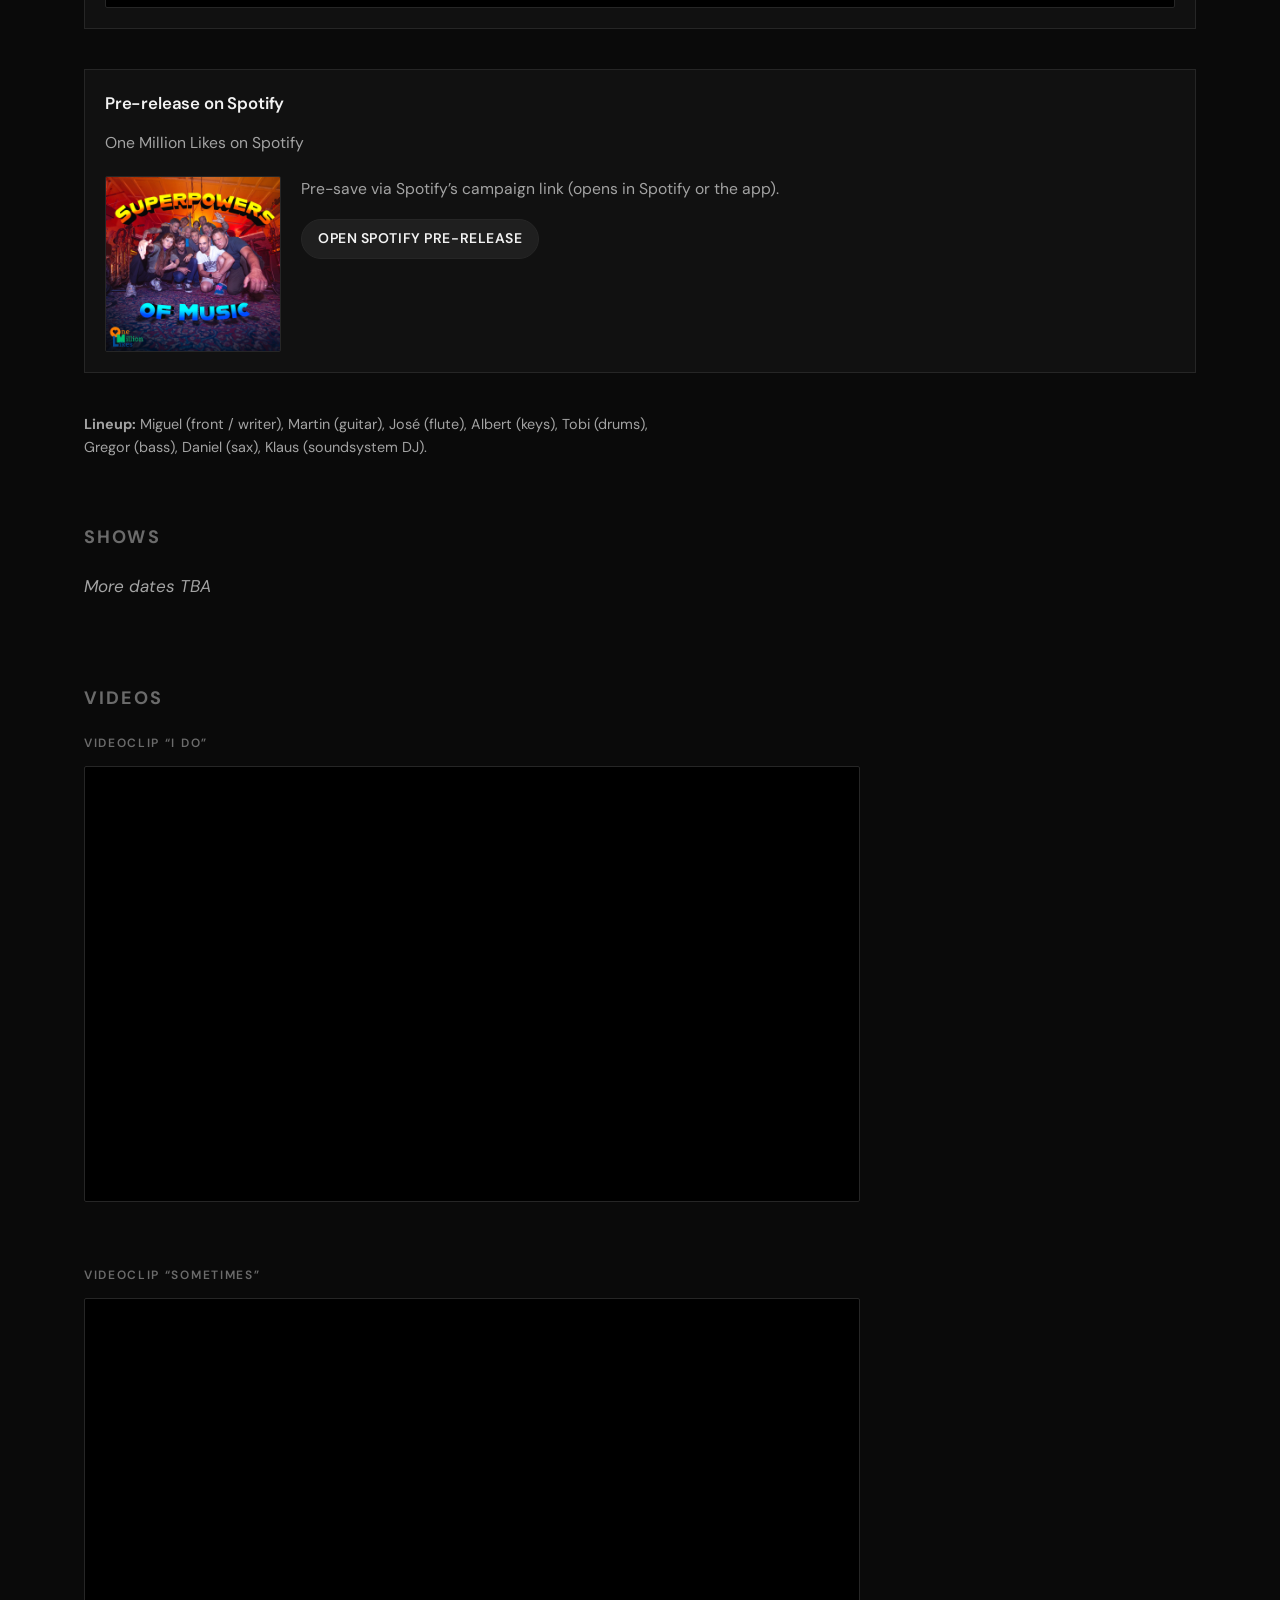
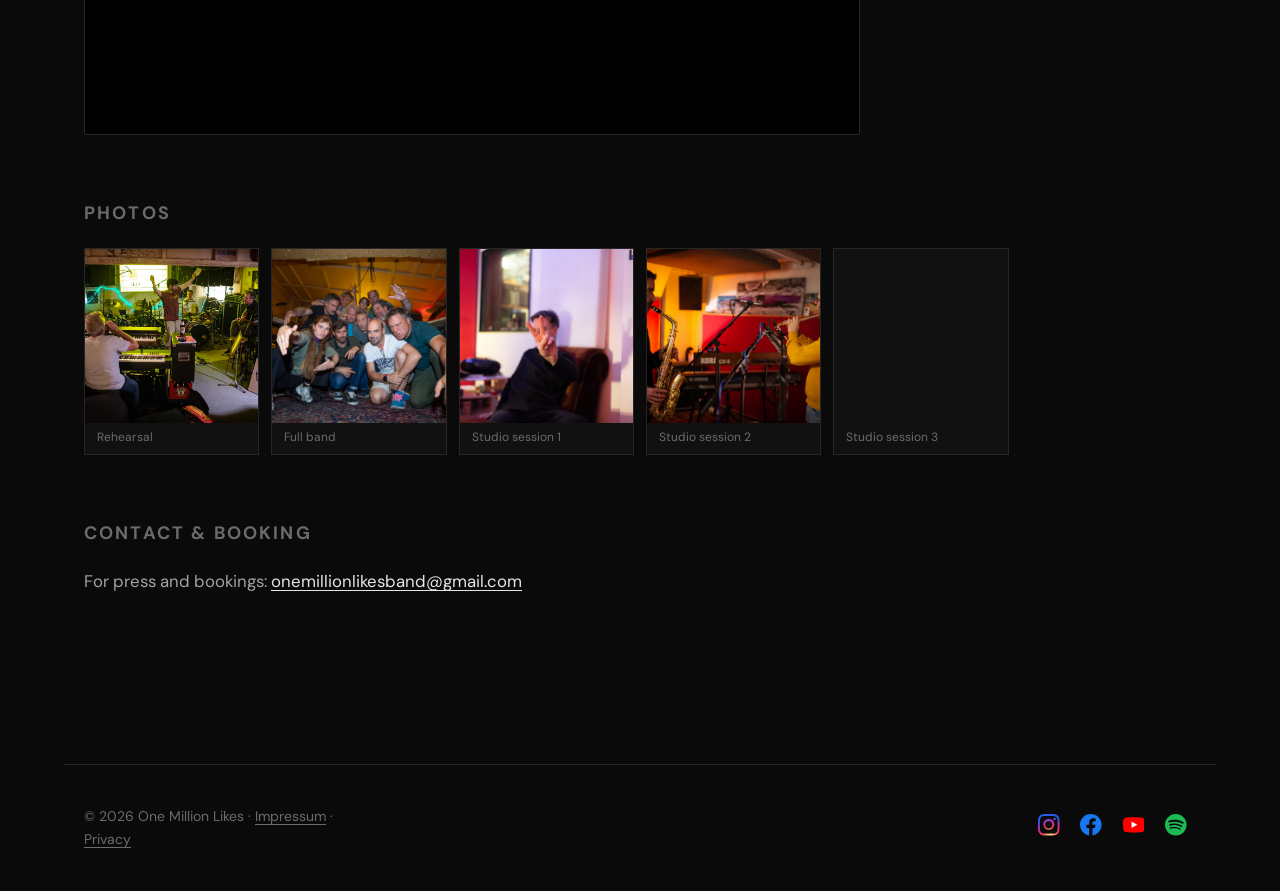
==== commit b76739a8: "Update press site content: branding, videos, and Spotify pre-release. Point favicons at the band log" ====
--- a/index.html
+++ b/index.html
@@ -19,9 +19,8 @@
   <meta name="twitter:title" content="One Million Likes — Funky-Jazz-Hip Hop from Munich">
   <meta name="twitter:description" content="One Million Likes: Munich funky-jazz-hip hop band. Eight musicians, live energy, releases on Spotify.">
   <meta name="twitter:image" content="https://onemillionlikes.band/images/hero.jpg">
-  <link rel="icon" type="image/png" sizes="32x32" href="images/favicon-32.png">
-  <link rel="icon" type="image/png" sizes="16x16" href="images/favicon-16.png">
-  <link rel="apple-touch-icon" sizes="180x180" href="images/apple-touch-icon.png">
+  <link rel="icon" type="image/png" href="images/One%20Million%20Likes%20Logo%20001.png">
+  <link rel="apple-touch-icon" href="images/One%20Million%20Likes%20Logo%20001.png">
   <link rel="preconnect" href="https://fonts.googleapis.com">
   <link rel="preconnect" href="https://fonts.gstatic.com" crossorigin>
   <link href="https://fonts.googleapis.com/css2?family=DM+Sans:ital,opsz,wght@0,9..40,400;0,9..40,500;0,9..40,600;1,9..40,400&display=swap" rel="stylesheet">
@@ -99,7 +98,6 @@
 
     <section id="what-we-do" class="section">
       <h2 class="section__title">Music</h2>
-      <p class="section__lead">Albums and singles on Spotify — plus pre-release links on Songtradr.</p>
 
       <article class="card">
         <h3>Listen on Spotify</h3>
@@ -108,7 +106,7 @@
           <iframe
             title="Spotify: One Million Likes"
             style="border-radius:12px"
-            src="https://open.spotify.com/embed/artist/690KWOtb82JMoj43omPDv6?utm_source=generator&amp;theme=0"
+            src="https://open.spotify.com/embed/artist/690KWOtb82JMoj43omPDv6?utm_source=generator&amp;theme=0&amp;si=kxPtJO6-S4yPfRCkCQ-W0w"
             width="100%"
             loading="lazy"
             allow="autoplay; clipboard-write; encrypted-media; fullscreen; picture-in-picture"
@@ -117,27 +115,26 @@
       </article>
 
       <article class="card release-spotlight" id="pre-release" aria-labelledby="pre-release-heading">
-        <h3 id="pre-release-heading">Pre-release — <em>[Single title]</em></h3>
+        <h3 id="pre-release-heading">Pre-release on Spotify</h3>
         <p class="release-spotlight__meta">
-          <a href="#" target="_blank" rel="noopener noreferrer">Songtradr</a>
-          · <time datetime="2026-01-01">[Release date]</time>
+          <a href="https://open.spotify.com/artist/690KWOtb82JMoj43omPDv6?si=kxPtJO6-S4yPfRCkCQ-W0w" target="_blank" rel="noopener noreferrer">One Million Likes on Spotify</a>
         </p>
         <div class="release-spotlight__body">
-          <a class="release-spotlight__cover" href="#" target="_blank" rel="noopener noreferrer">
+          <a class="release-spotlight__cover" href="https://clicks.artists.spotify.com/ls/click?upn=u001.[base64]" target="_blank" rel="noopener noreferrer">
             <img
-              src="images/pre-release-cover.jpg"
+              src="images/OML - Superpowers.jpeg"
               width="700"
               height="700"
               loading="lazy"
               decoding="async"
-              alt="Pre-release single cover">
+              alt="One Million Likes — pre-release “Superpowers of Music”">
           </a>
           <div class="release-spotlight__copy">
             <p>
-              Pre-release hub on Songtradr: pre-save and streaming links when live (Spotify, Apple Music, YouTube, and more).
+              Pre-save via Spotify’s campaign link (opens in Spotify or the app).
             </p>
             <p>
-              <a class="release-spotlight__cta" href="#" target="_blank" rel="noopener noreferrer">Open pre-release page</a>
+              <a class="release-spotlight__cta" href="https://clicks.artists.spotify.com/ls/click?upn=u001.[base64]" target="_blank" rel="noopener noreferrer">Open Spotify pre-release</a>
             </p>
           </div>
         </div>
@@ -162,12 +159,12 @@
       <div class="video-grid">
         <div class="video-grid__youtube-stack">
           <figure class="video-item">
-            <figcaption class="video-item__caption">[Video title 1]</figcaption>
+            <figcaption class="video-item__caption">Videoclip “I do”</figcaption>
             <div class="embed embed--16x9">
               <iframe
                 class="youtube-embed"
-                data-youtube-id=""
-                title="YouTube: [Video title 1]"
+                data-youtube-id="ShlaDWOdP6o"
+                title="YouTube: One Million Likes — I do"
                 src="about:blank"
                 referrerpolicy="strict-origin-when-cross-origin"
                 allow="accelerometer; autoplay; clipboard-write; encrypted-media; gyroscope; picture-in-picture; web-share"
@@ -175,12 +172,12 @@
             </div>
           </figure>
           <figure class="video-item">
-            <figcaption class="video-item__caption">[Video title 2]</figcaption>
+            <figcaption class="video-item__caption">Videoclip “Sometimes”</figcaption>
             <div class="embed embed--16x9">
               <iframe
                 class="youtube-embed"
-                data-youtube-id=""
-                title="YouTube: [Video title 2]"
+                data-youtube-id="s_Dh3uoFZFk"
+                title="YouTube: One Million Likes — Sometimes"
                 src="about:blank"
                 referrerpolicy="strict-origin-when-cross-origin"
                 allow="accelerometer; autoplay; clipboard-write; encrypted-media; gyroscope; picture-in-picture; web-share"
@@ -195,24 +192,24 @@
       <h2 class="section__title">Photos</h2>
       <div class="gallery">
         <figure>
-          <img src="images/OML160720_071_hd.jpg" width="800" height="800" alt="One Million Likes — live, July 2020" loading="lazy" decoding="async">
-          <figcaption>Live, July 2020</figcaption>
-        </figure>
-        <figure>
-          <img src="images/OML220725_3797.jpg" width="800" height="800" alt="One Million Likes — band photo" loading="lazy" decoding="async">
-          <figcaption>Band</figcaption>
-        </figure>
-        <figure>
-          <img src="images/OML_11-22_2664.jpg" width="800" height="800" alt="One Million Likes — studio session, November 2022" loading="lazy" decoding="async">
-          <figcaption>Studio, Nov 2022</figcaption>
-        </figure>
-        <figure>
-          <img src="images/OML_11-22_3097.jpg" width="800" height="800" alt="One Million Likes — studio session, November 2022" loading="lazy" decoding="async">
-          <figcaption>Studio, Nov 2022</figcaption>
-        </figure>
-        <figure>
-          <img src="images/OML_11-22_3118.jpg" width="800" height="800" alt="One Million Likes — studio session, November 2022" loading="lazy" decoding="async">
-          <figcaption>Studio, Nov 2022</figcaption>
+          <img src="images/OML160720_071_hd.jpg" width="800" height="800" alt="One Million Likes — rehearsal" loading="lazy" decoding="async">
+          <figcaption>Rehearsal</figcaption>
+        </figure>
+        <figure>
+          <img src="images/OML220725_3797.jpg" width="800" height="800" alt="One Million Likes — full band" loading="lazy" decoding="async">
+          <figcaption>Full band</figcaption>
+        </figure>
+        <figure>
+          <img src="images/OML_11-22_2664.jpg" width="800" height="800" alt="One Million Likes — studio session 1" loading="lazy" decoding="async">
+          <figcaption>Studio session 1</figcaption>
+        </figure>
+        <figure>
+          <img src="images/OML_11-22_3097.jpg" width="800" height="800" alt="One Million Likes — studio session 2" loading="lazy" decoding="async">
+          <figcaption>Studio session 2</figcaption>
+        </figure>
+        <figure>
+          <img src="images/OML_11-22_3118.jpg" width="800" height="800" alt="One Million Likes — studio session 3" loading="lazy" decoding="async">
+          <figcaption>Studio session 3</figcaption>
         </figure>
       </div>
     </section>
@@ -257,7 +254,7 @@
               <path fill="#fff" d="M9.545 15.568V8.432L15.818 12l-6.273 3.568z"/>
             </svg>
           </a>
-          <a class="social-link" href="https://open.spotify.com/artist/690KWOtb82JMoj43omPDv6" target="_blank" rel="noopener noreferrer" title="Spotify">
+          <a class="social-link" href="https://open.spotify.com/artist/690KWOtb82JMoj43omPDv6?si=kxPtJO6-S4yPfRCkCQ-W0w" target="_blank" rel="noopener noreferrer" title="Spotify">
             <span class="sr-only">Spotify (One Million Likes)</span>
             <svg class="social-icon" xmlns="http://www.w3.org/2000/svg" viewBox="0 0 24 24" aria-hidden="true" focusable="false">
               <path fill="#1DB954" d="M12 0C5.4 0 0 5.4 0 12s5.4 12 12 12 12-5.4 12-12S18.66 0 12 0zm5.521 17.34c-.24.359-.66.48-1.021.24-2.82-1.74-6.36-2.101-10.561-1.141-.418.122-.779-.179-.899-.539-.12-.421.18-.78.54-.9 4.56-1.021 8.52-.6 11.64 1.32.42.18.479.659.301 1.02zm1.44-3.3c-.301.42-.841.6-1.262.3-3.239-1.98-8.159-2.58-11.939-1.38-.479.12-1.02-.12-1.14-.6-.12-.48.12-1.021.6-1.141C9.6 9.9 15 10.561 18.72 12.84c.361.181.54.78.241 1.2zm.12-3.36C15.24 8.4 8.82 8.16 5.16 9.301c-.6.179-1.2-.181-1.38-.721-.18-.601.18-1.2.72-1.381 4.26-1.26 11.28-1.02 15.721 1.621.539.3.719 1.02.419 1.56-.299.421-1.02.599-1.559.3z"/>
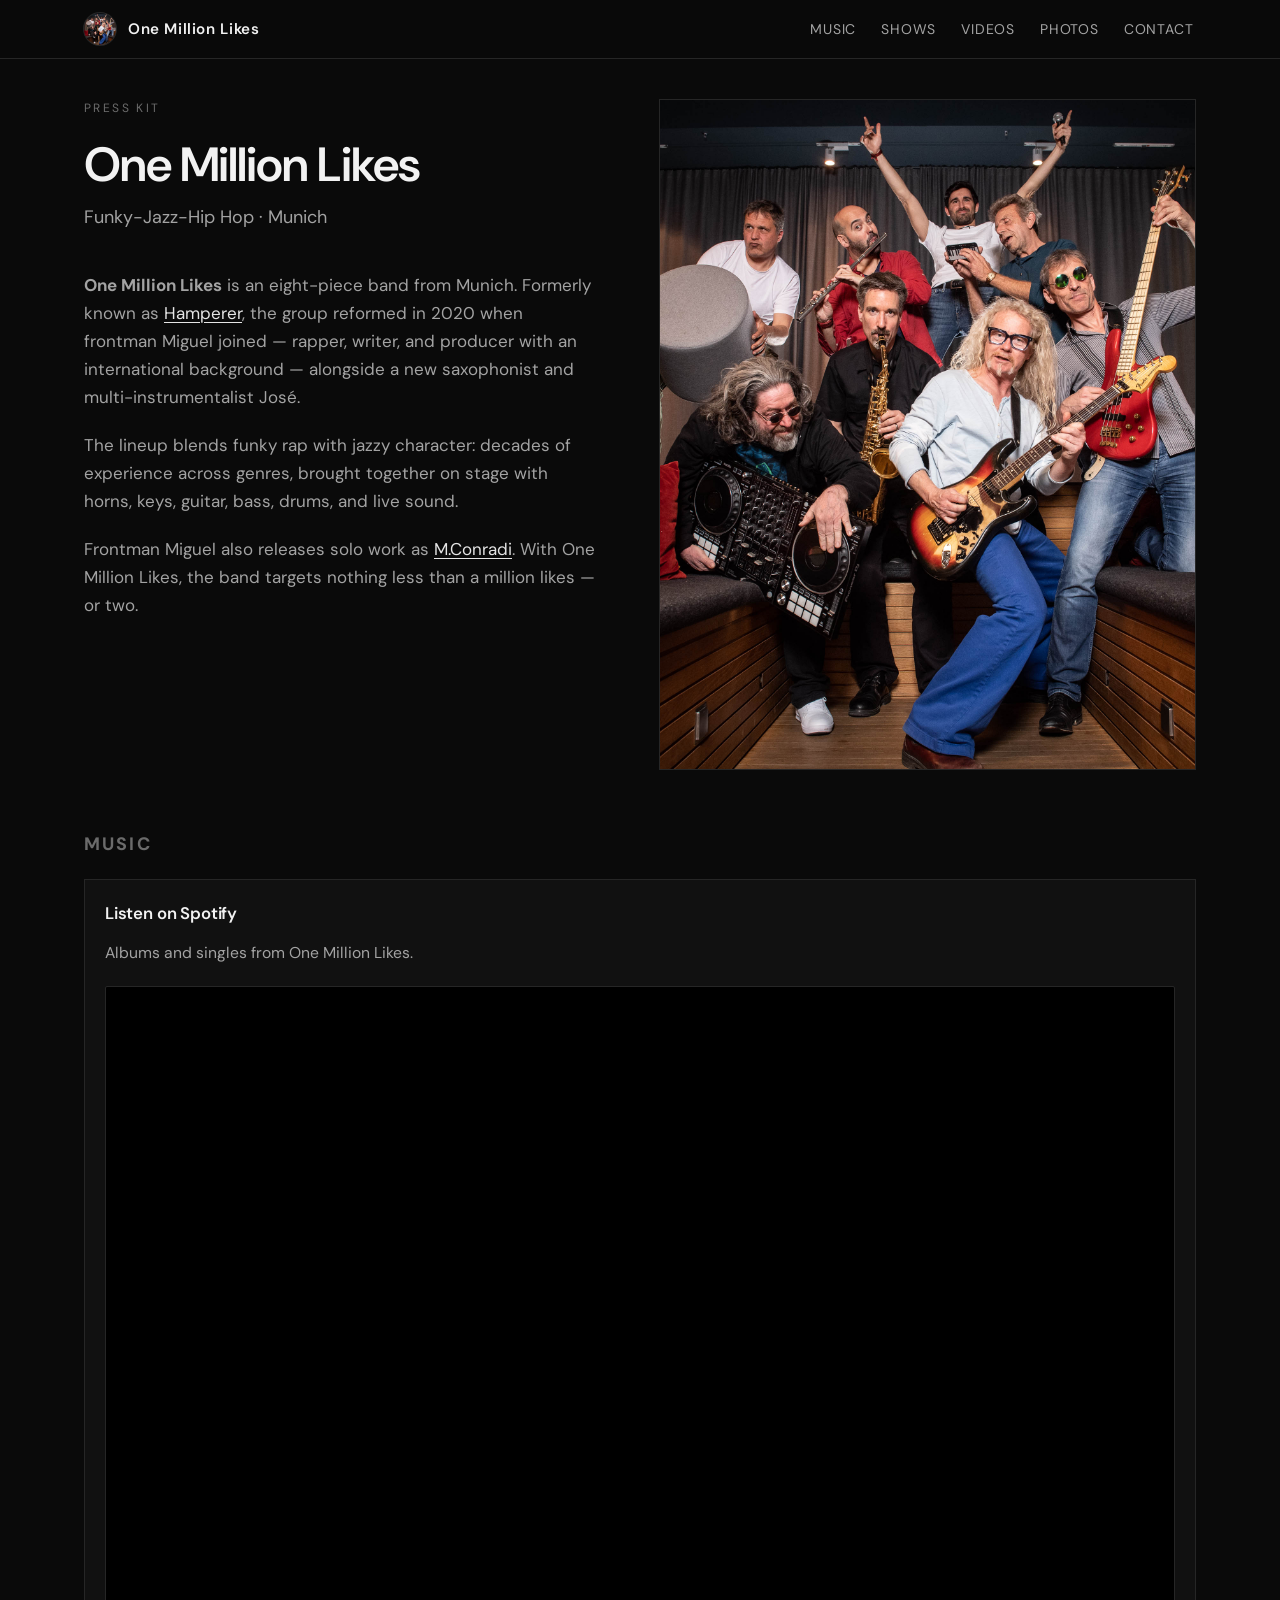
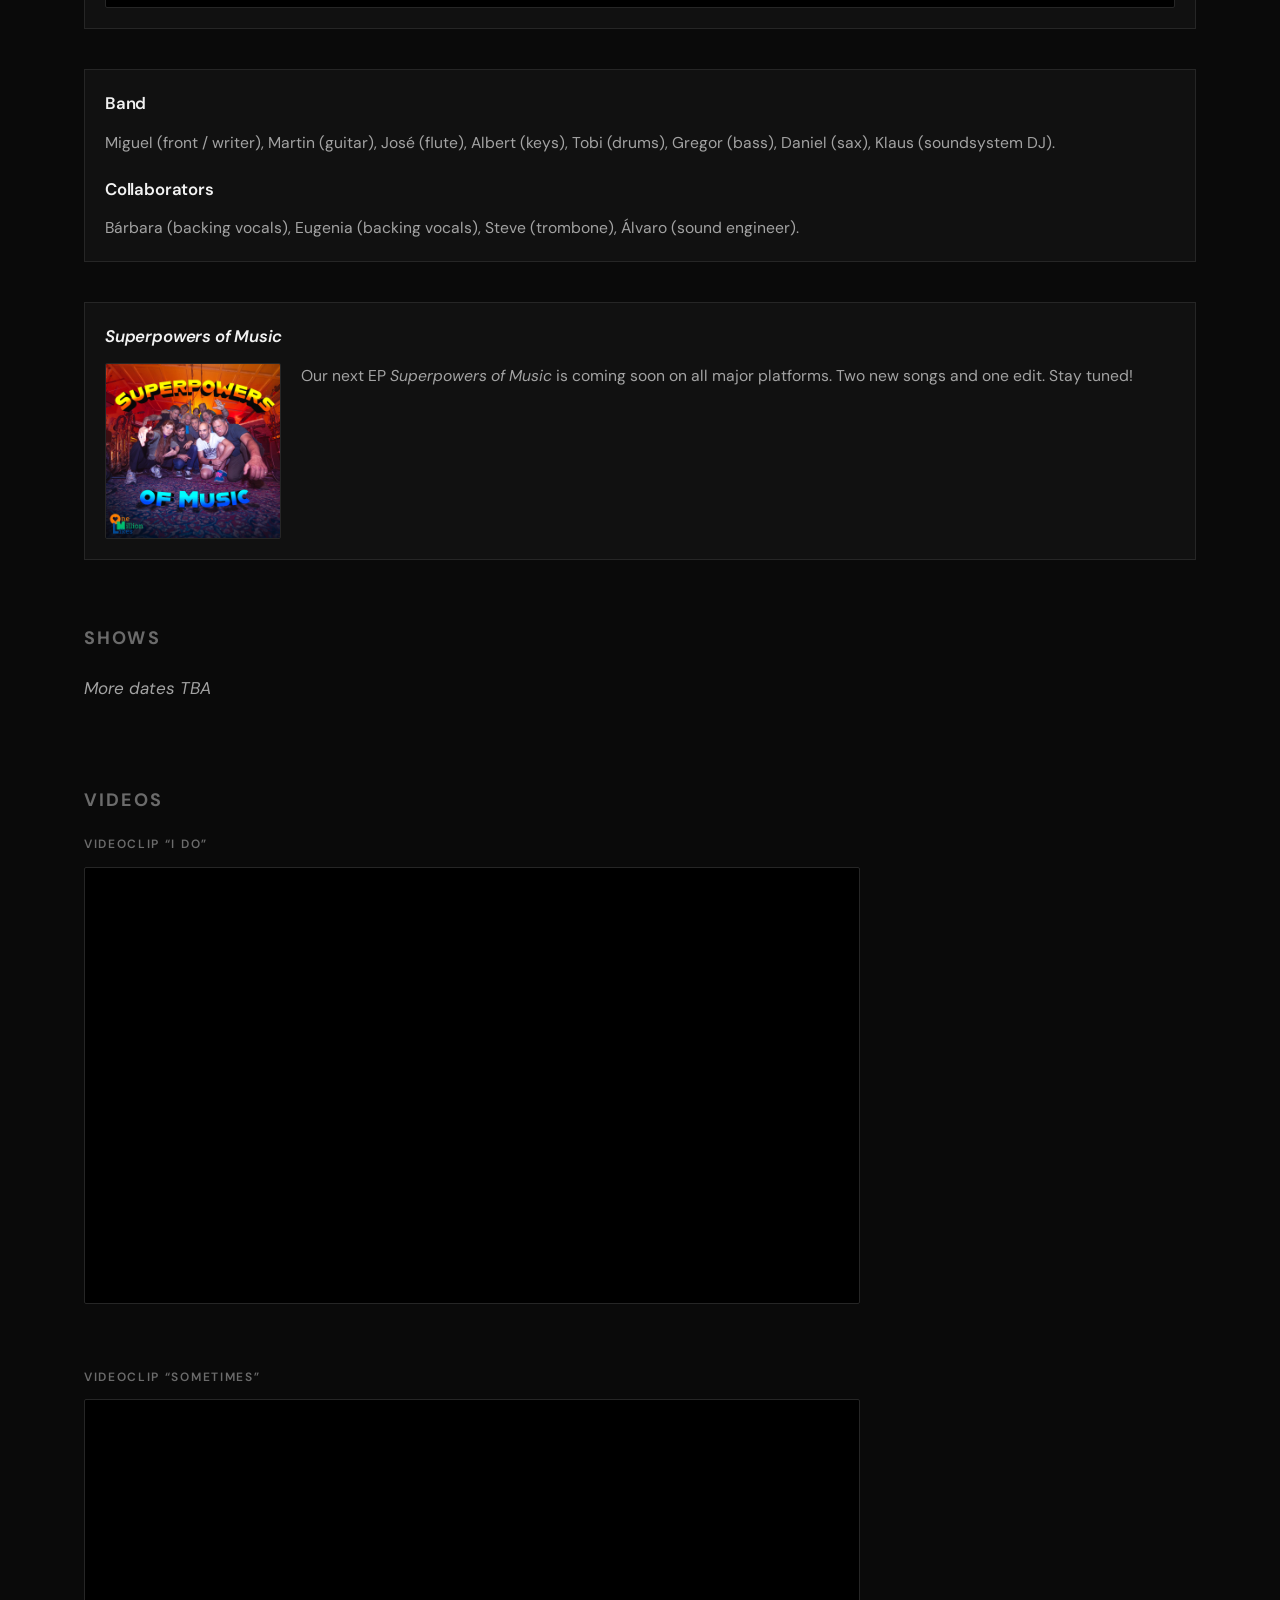
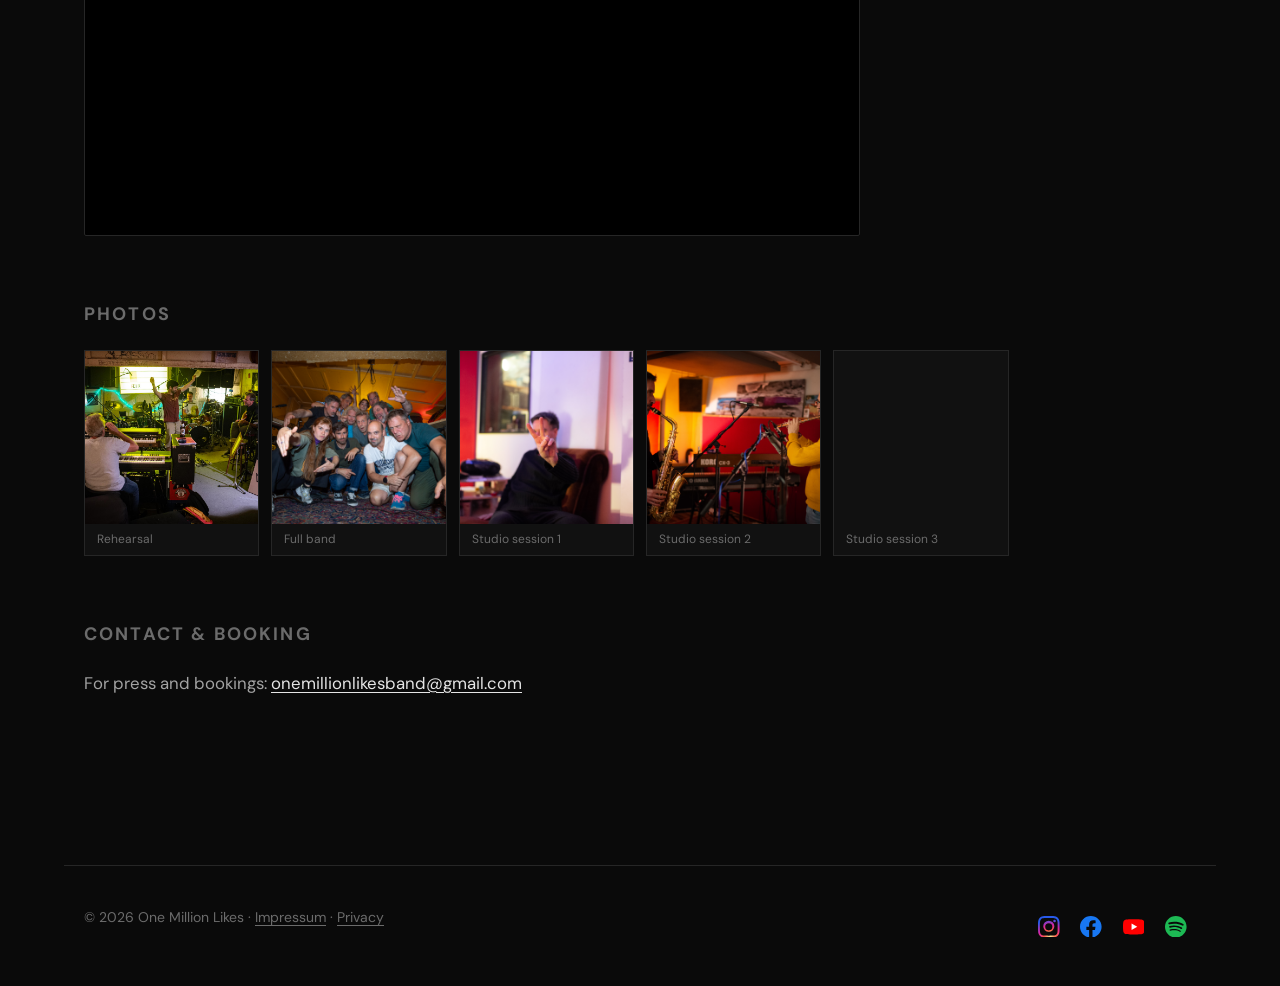
==== commit 77c6ebea: "Refine Music section, EP teaser, footer, and privacy copy. Integrate Hamperer links in the hero, mov" ====
--- a/index.html
+++ b/index.html
@@ -55,7 +55,7 @@
         <p class="hero__tagline">Funky-Jazz-Hip Hop · Munich</p>
         <div class="hero__bio">
           <p>
-            <strong>One Million Likes</strong> is an eight-piece band from Munich. Formerly known as Hamperer, the group reformed in 2020 when frontman Miguel joined — rapper, writer, and producer with an international background — alongside a new saxophonist and multi-instrumentalist José.
+            <strong>One Million Likes</strong> is an eight-piece band from Munich. Formerly known as <a href="https://hamperer.de/" target="_blank" rel="noopener noreferrer">Hamperer</a>, the group reformed in 2020 when frontman Miguel joined — rapper, writer, and producer with an international background — alongside a new saxophonist and multi-instrumentalist José.
           </p>
           <p>
             The lineup blends funky rap with jazzy character: decades of experience across genres, brought together on stage with horns, keys, guitar, bass, drums, and live sound.
@@ -77,7 +77,7 @@
         <p class="hero__tagline">Funky-Jazz-Hip Hop · Munich</p>
         <div class="hero__bio hero__bio--lead">
           <p>
-            <strong>One Million Likes</strong> is an eight-piece band from Munich. Formerly known as Hamperer, the group reformed in 2020 when frontman Miguel joined — rapper, writer, and producer with an international background — alongside a new saxophonist and multi-instrumentalist José.
+            <strong>One Million Likes</strong> is an eight-piece band from Munich. Formerly known as <a href="https://hamperer.de/" target="_blank" rel="noopener noreferrer">Hamperer</a>, the group reformed in 2020 when frontman Miguel joined — rapper, writer, and producer with an international background — alongside a new saxophonist and multi-instrumentalist José.
           </p>
           <p>
             The lineup blends funky rap with jazzy character: decades of experience across genres, brought together on stage with horns, keys, guitar, bass, drums, and live sound.
@@ -114,35 +114,30 @@
         </div>
       </article>
 
-      <article class="card release-spotlight" id="pre-release" aria-labelledby="pre-release-heading">
-        <h3 id="pre-release-heading">Pre-release on Spotify</h3>
-        <p class="release-spotlight__meta">
-          <a href="https://open.spotify.com/artist/690KWOtb82JMoj43omPDv6?si=kxPtJO6-S4yPfRCkCQ-W0w" target="_blank" rel="noopener noreferrer">One Million Likes on Spotify</a>
-        </p>
+      <article class="card" id="lineup" aria-labelledby="lineup-heading">
+        <h3 id="lineup-heading">Band</h3>
+        <p>Miguel (front / writer), Martin (guitar), José (flute), Albert (keys), Tobi (drums), Gregor (bass), Daniel (sax), Klaus (soundsystem DJ).</p>
+        <h3 id="collaborators-heading">Collaborators</h3>
+        <p>Bárbara (backing vocals), Eugenia (backing vocals), Steve (trombone), Álvaro (sound engineer).</p>
+      </article>
+
+      <article class="card release-spotlight" id="superpowers-ep" aria-labelledby="ep-superpowers-heading">
+        <h3 id="ep-superpowers-heading"><em>Superpowers of Music</em></h3>
         <div class="release-spotlight__body">
-          <a class="release-spotlight__cover" href="https://clicks.artists.spotify.com/ls/click?upn=u001.[base64]" target="_blank" rel="noopener noreferrer">
+          <div class="release-spotlight__cover">
             <img
               src="images/OML - Superpowers.jpeg"
               width="700"
               height="700"
               loading="lazy"
               decoding="async"
-              alt="One Million Likes — pre-release “Superpowers of Music”">
-          </a>
+              alt="One Million Likes — EP artwork, Superpowers of Music">
+          </div>
           <div class="release-spotlight__copy">
-            <p>
-              Pre-save via Spotify’s campaign link (opens in Spotify or the app).
-            </p>
-            <p>
-              <a class="release-spotlight__cta" href="https://clicks.artists.spotify.com/ls/click?upn=u001.[base64]" target="_blank" rel="noopener noreferrer">Open Spotify pre-release</a>
-            </p>
+            <p>Our next EP <em>Superpowers of Music</em> is coming soon on all major platforms. Two new songs and one edit. Stay tuned!</p>
           </div>
         </div>
       </article>
-
-      <p class="section-sub section-sub--lineup">
-        <strong>Lineup:</strong> Miguel (front / writer), Martin (guitar), José (flute), Albert (keys), Tobi (drums), Gregor (bass), Daniel (sax), Klaus (soundsystem DJ).
-      </p>
     </section>
 
     <section id="shows" class="section" aria-labelledby="shows-heading">
--- a/css/styles.css
+++ b/css/styles.css
@@ -378,7 +378,7 @@
   margin-bottom: 0;
 }
 
-.release-spotlight {
+#what-we-do > .card + .card {
   margin-top: var(--space-lg);
 }
 
@@ -562,14 +562,6 @@
 
 #download .section__title {
   max-width: var(--max-read);
-}
-
-.section-sub--lineup {
-  margin-top: var(--space-lg);
-  max-width: var(--max-read);
-  color: var(--text-muted);
-  font-size: 0.9rem;
-  line-height: 1.6;
 }
 
 @media (min-width: 720px) {
@@ -688,7 +680,8 @@
 
 .site-footer__meta {
   margin: 0;
-  max-width: 18rem;
+  white-space: nowrap;
+  flex-shrink: 0;
 }
 
 .site-footer__right {
@@ -697,6 +690,7 @@
   align-items: center;
   gap: var(--space-md) var(--space-lg);
   justify-content: flex-end;
+  flex-shrink: 0;
 }
 
 .site-footer .social {
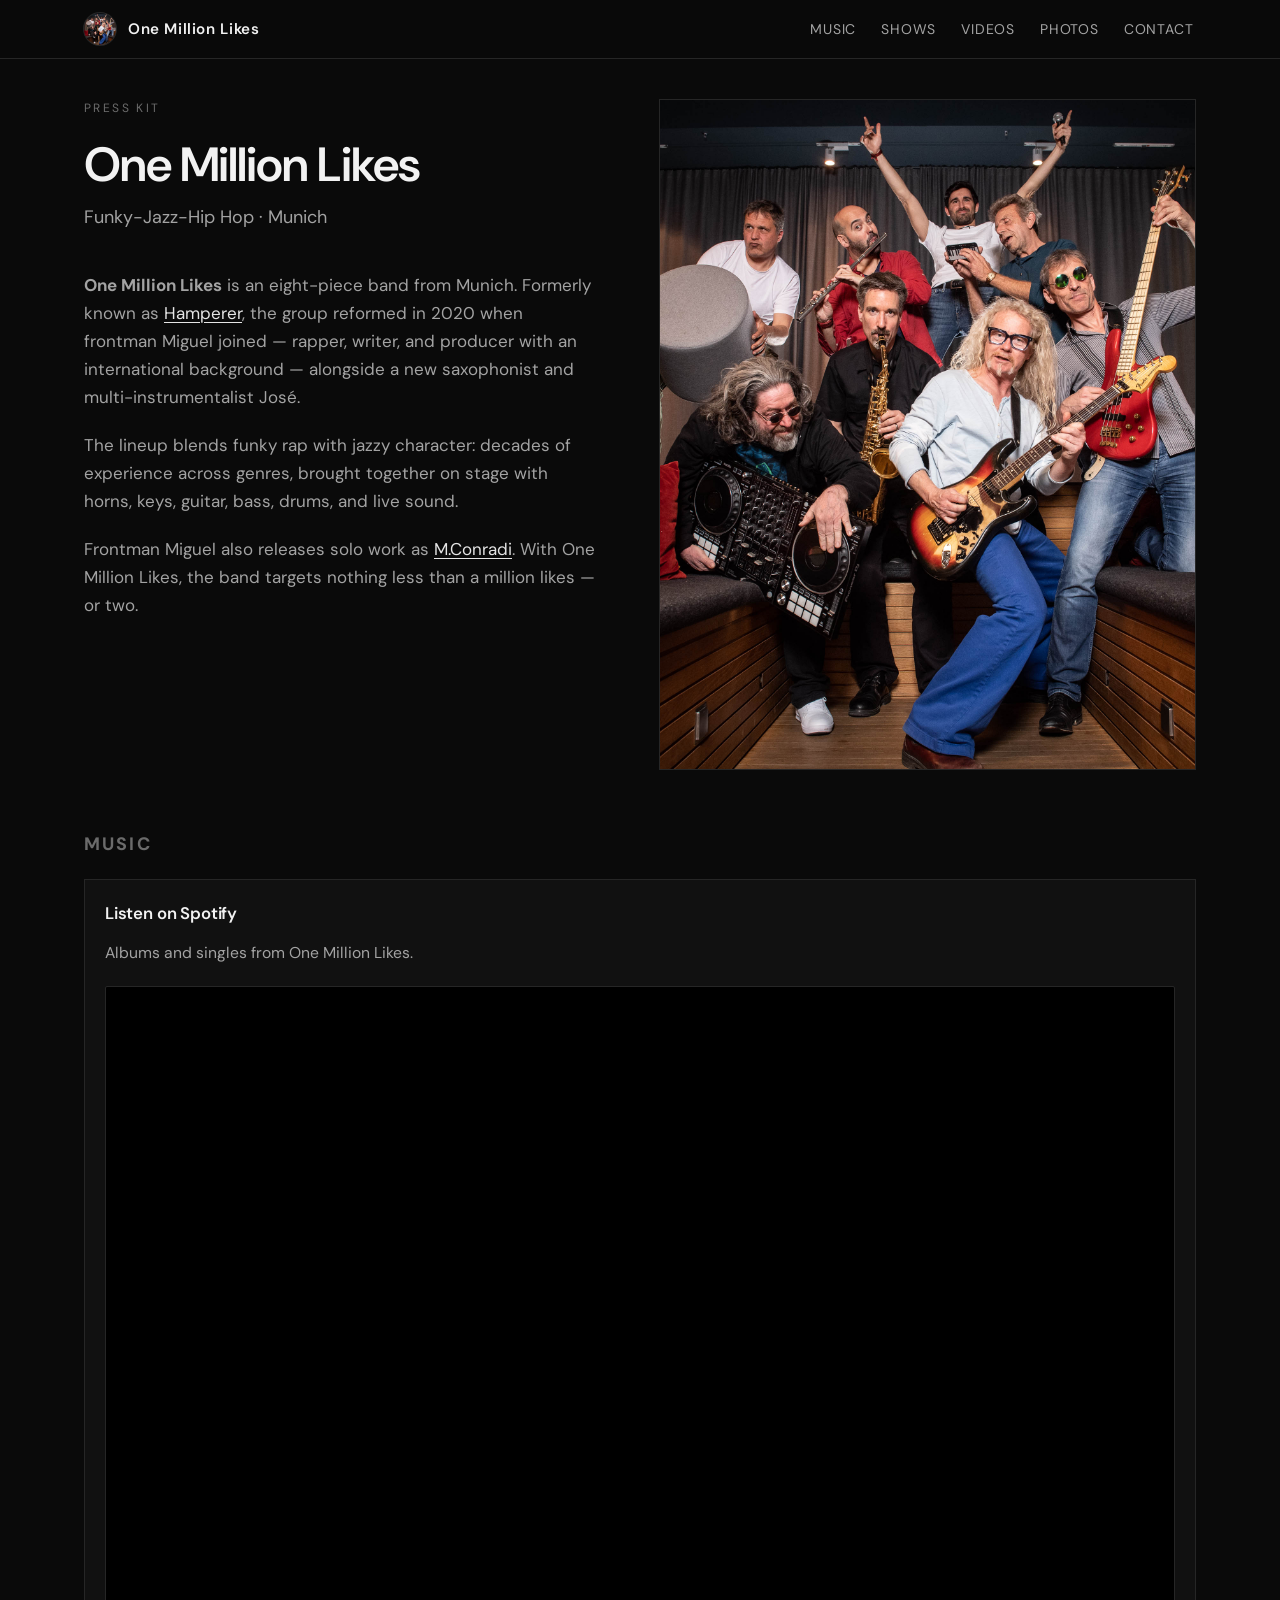
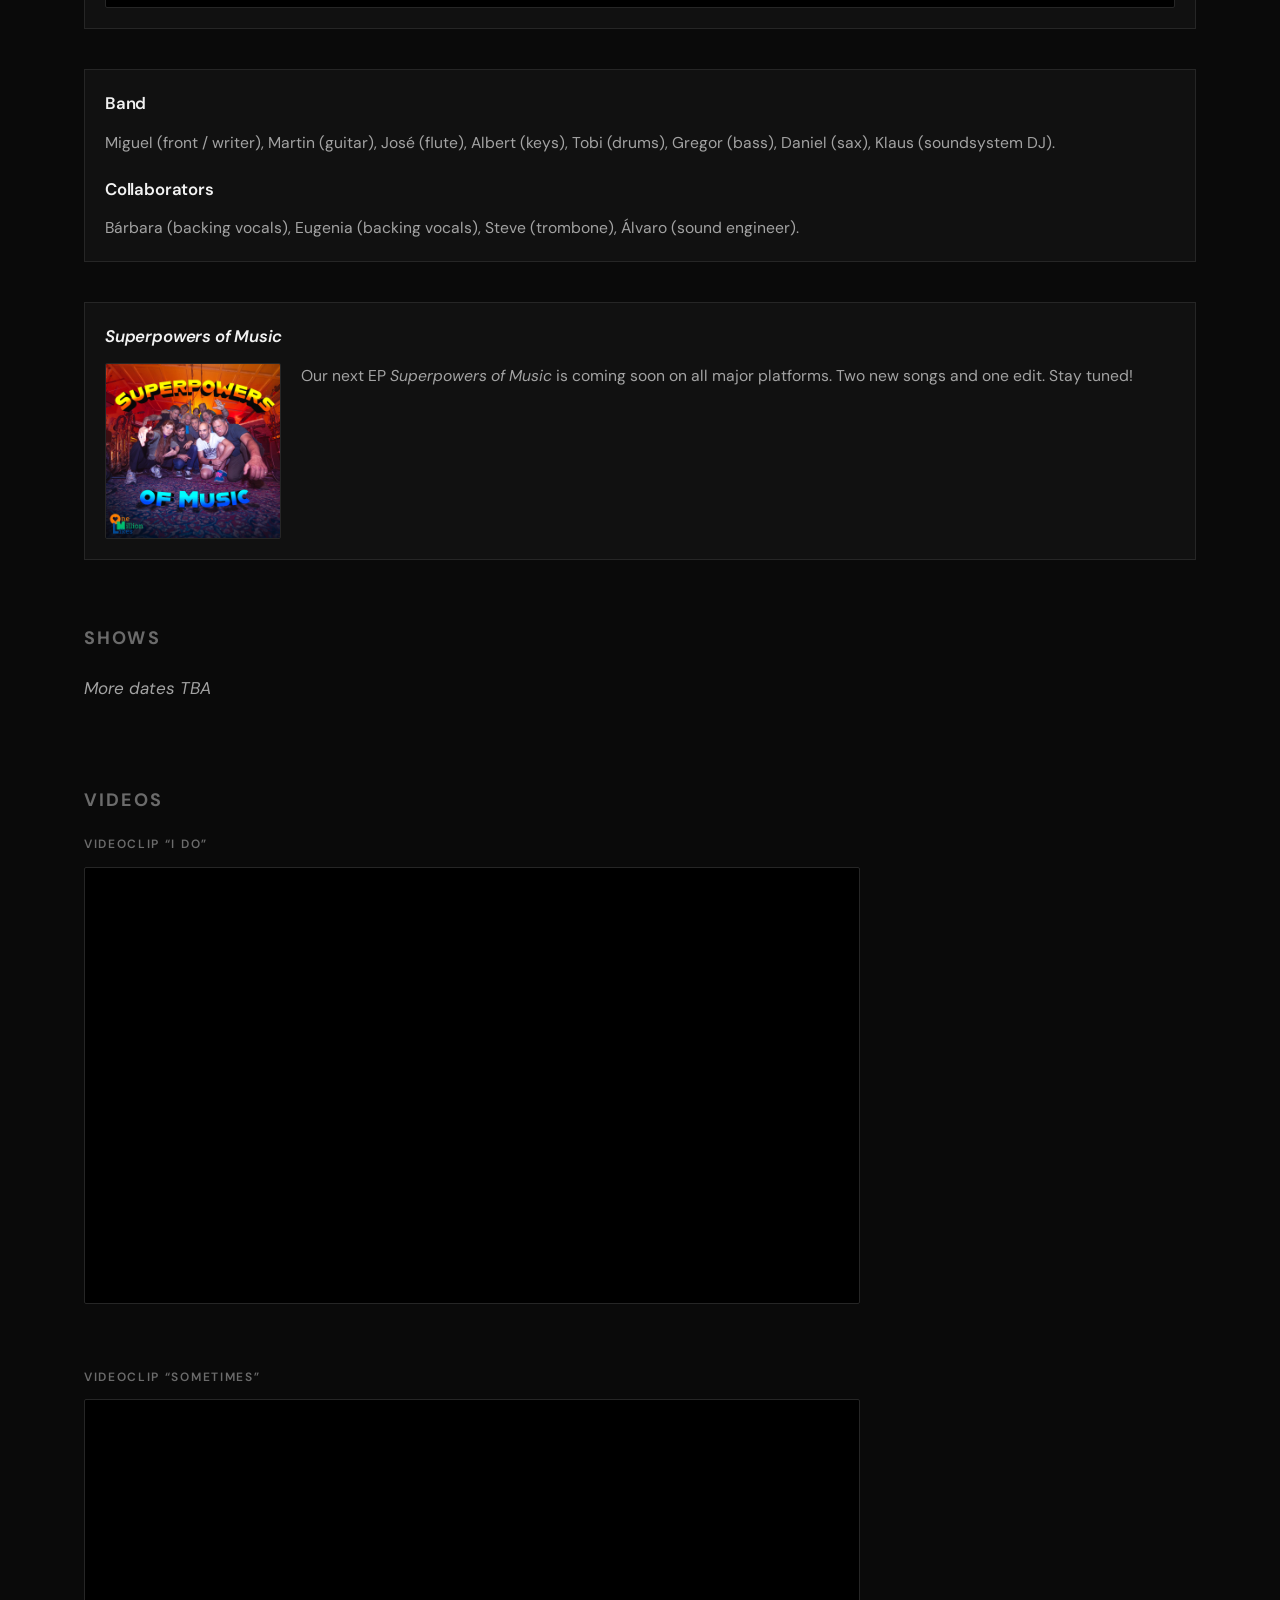
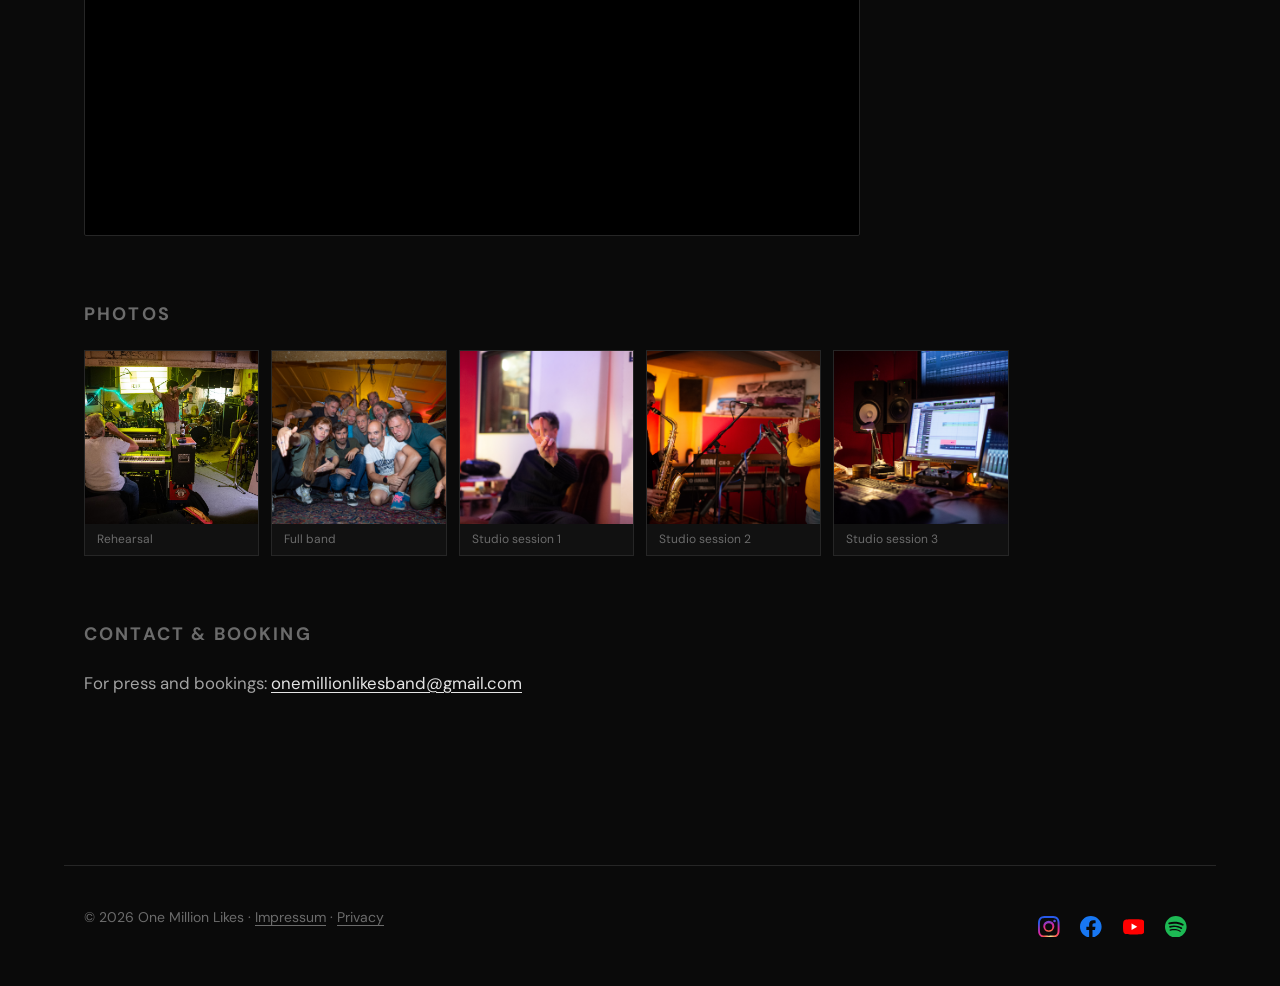
==== commit 68a9fa94: "Fix social link previews with a dedicated Open Graph image. Add a 1200×630 JPEG for WhatsApp/Faceboo" ====
--- a/index.html
+++ b/index.html
@@ -11,14 +11,17 @@
   <meta property="og:url" content="https://onemillionlikes.band/">
   <meta property="og:title" content="One Million Likes — Funky-Jazz-Hip Hop from Munich">
   <meta property="og:description" content="One Million Likes: Munich funky-jazz-hip hop band. Eight musicians, live energy, releases on Spotify.">
-  <meta property="og:image" content="https://onemillionlikes.band/images/hero.jpg">
+  <meta property="og:image" content="https://onemillionlikes.band/images/og-1200x630.jpg">
+  <meta property="og:image:width" content="1200">
+  <meta property="og:image:height" content="630">
+  <meta property="og:image:type" content="image/jpeg">
   <meta property="og:image:alt" content="One Million Likes — band photo">
   <meta property="og:site_name" content="One Million Likes">
   <meta property="og:locale" content="en_GB">
   <meta name="twitter:card" content="summary_large_image">
   <meta name="twitter:title" content="One Million Likes — Funky-Jazz-Hip Hop from Munich">
   <meta name="twitter:description" content="One Million Likes: Munich funky-jazz-hip hop band. Eight musicians, live energy, releases on Spotify.">
-  <meta name="twitter:image" content="https://onemillionlikes.band/images/hero.jpg">
+  <meta name="twitter:image" content="https://onemillionlikes.band/images/og-1200x630.jpg">
   <link rel="icon" type="image/png" href="images/One%20Million%20Likes%20Logo%20001.png">
   <link rel="apple-touch-icon" href="images/One%20Million%20Likes%20Logo%20001.png">
   <link rel="preconnect" href="https://fonts.googleapis.com">
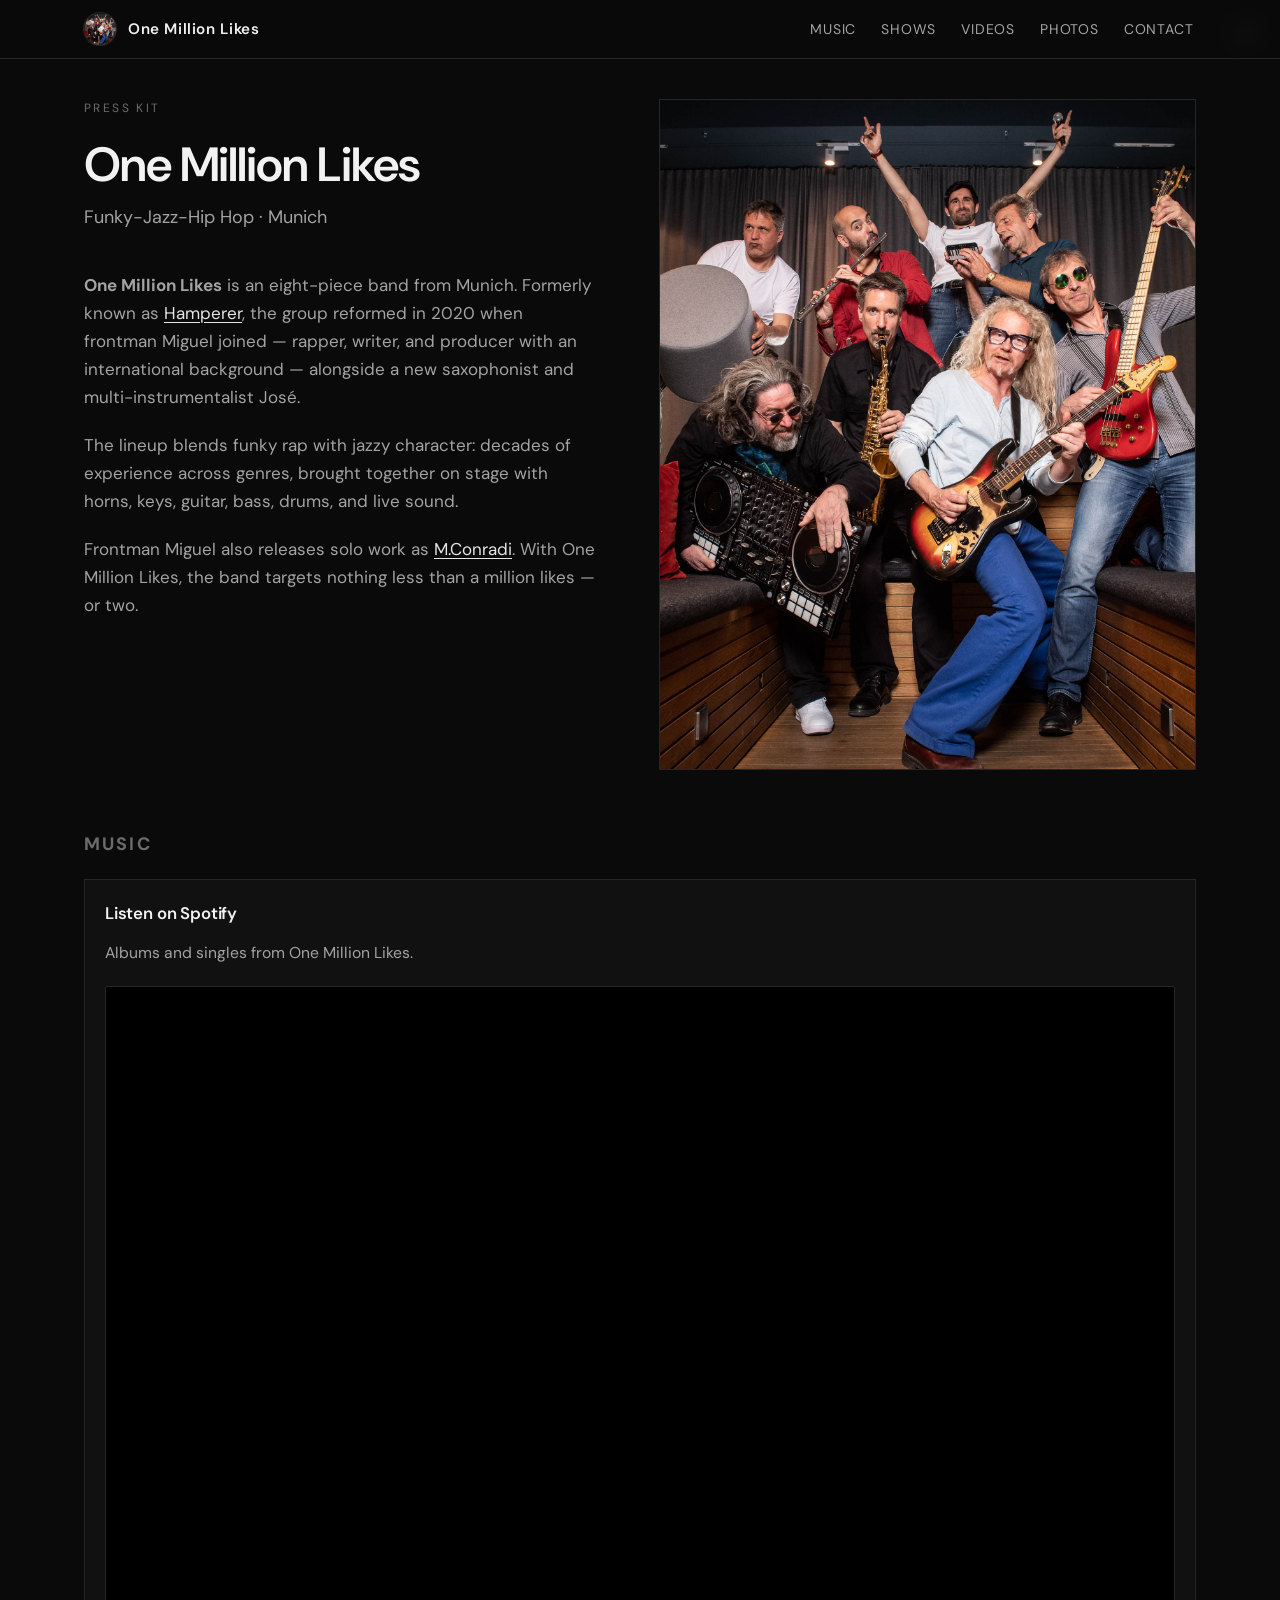
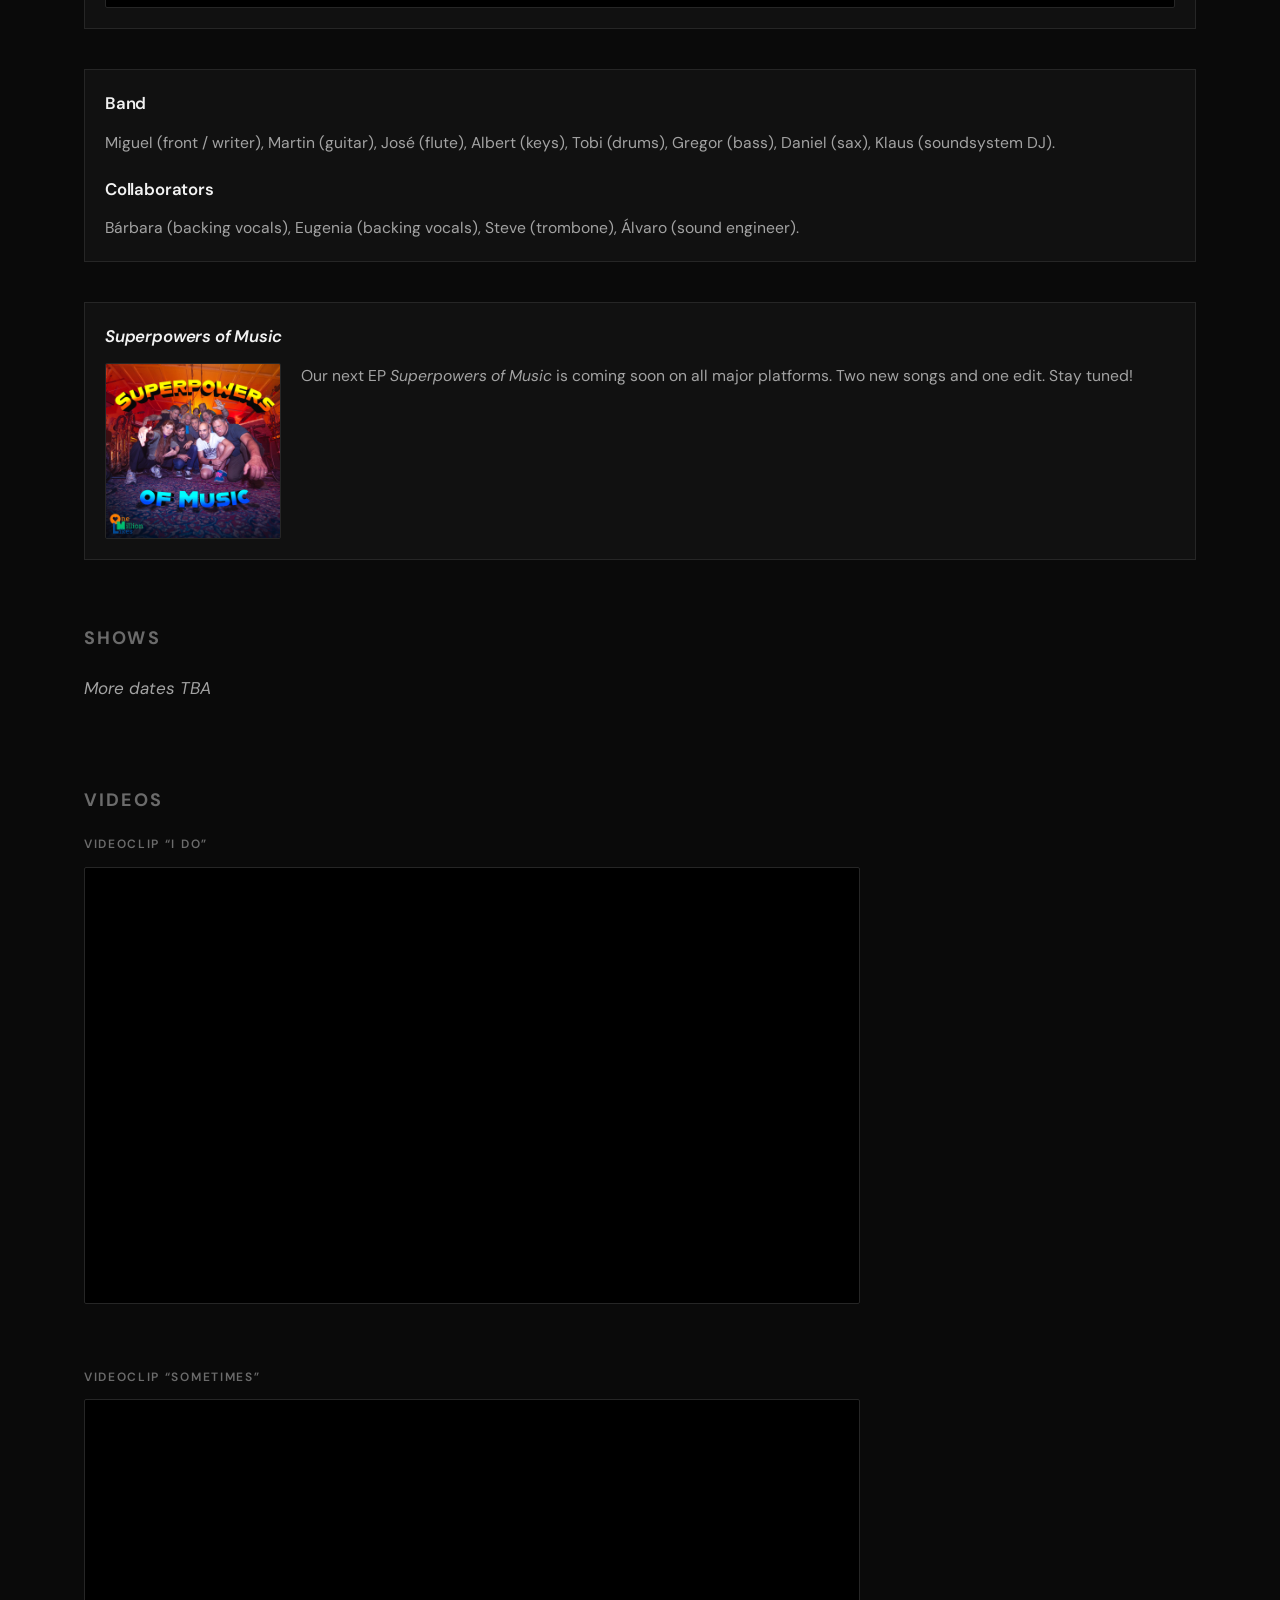
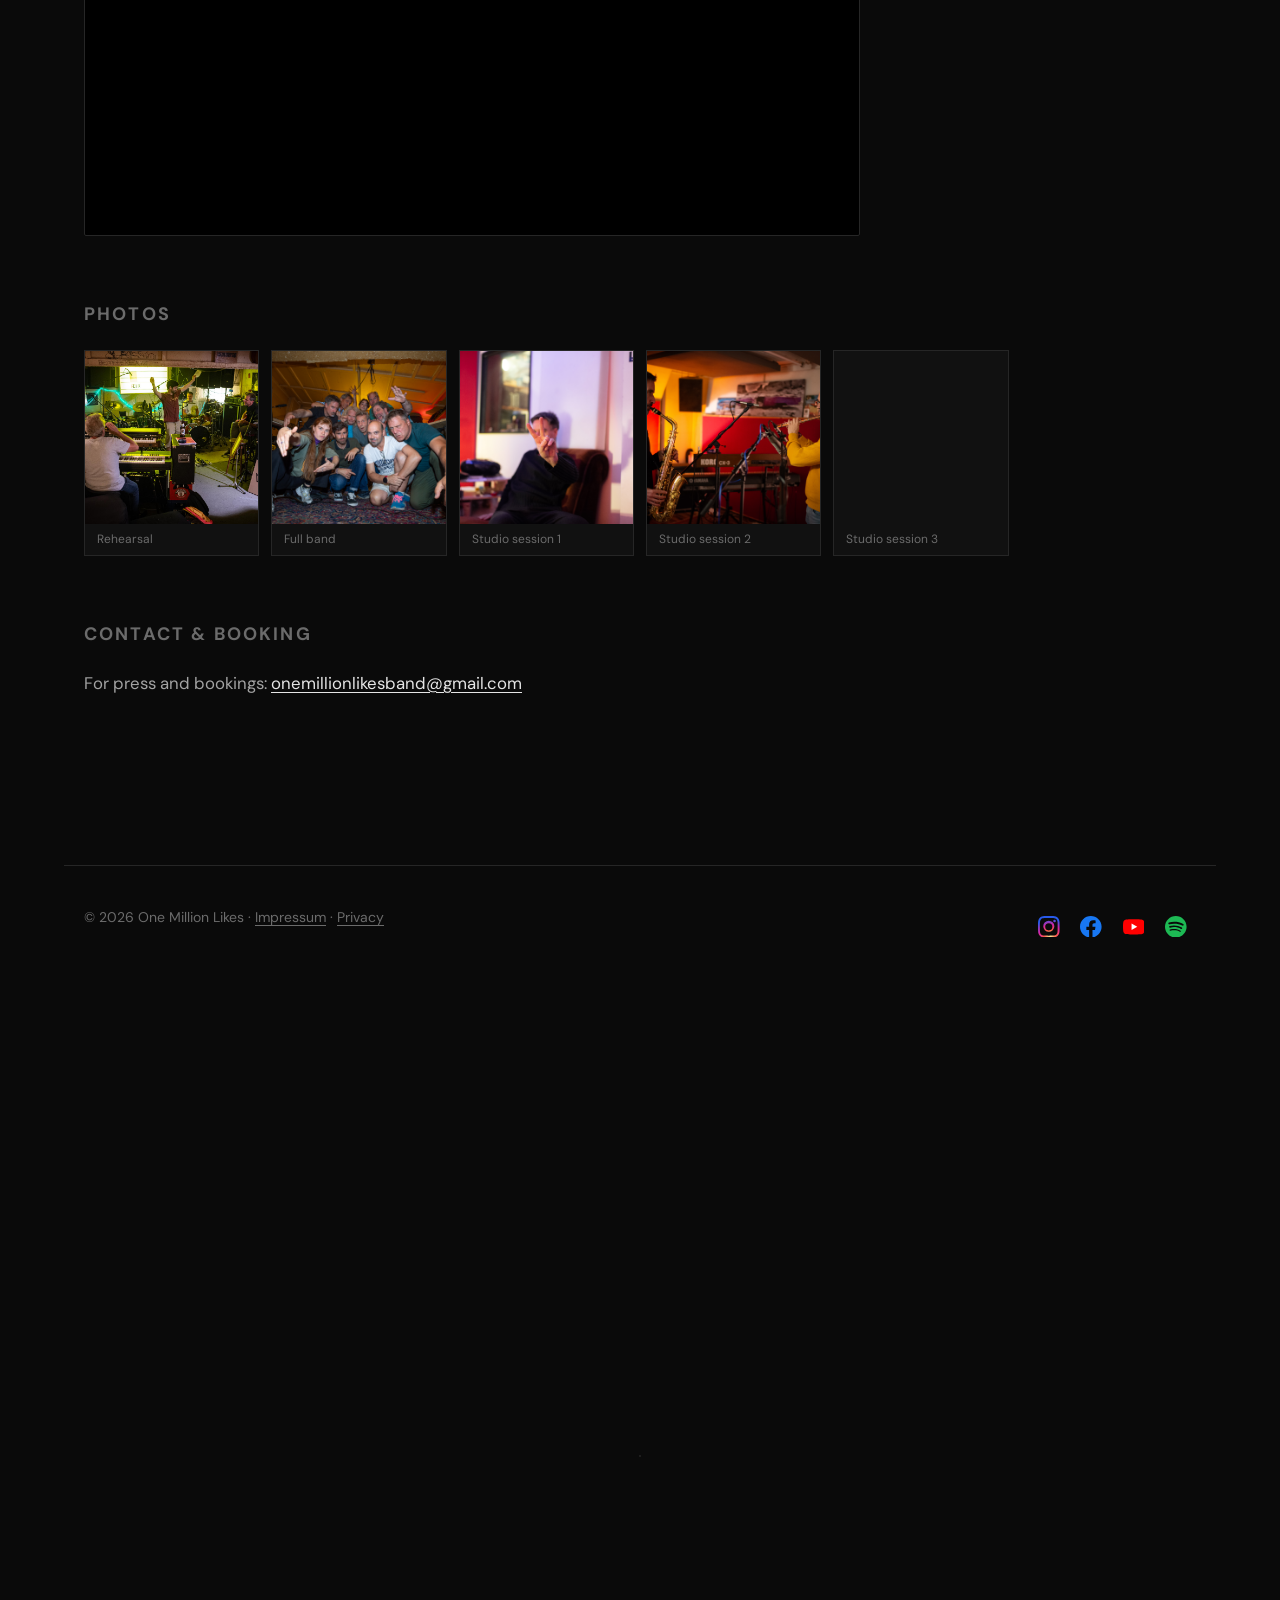
==== commit 17b01b8f: "Add photo gallery lightbox using the native dialog element. Thumbnails open a full-screen modal with" ====
--- a/index.html
+++ b/index.html
@@ -189,24 +189,34 @@
     <section id="photos" class="section">
       <h2 class="section__title">Photos</h2>
       <div class="gallery">
-        <figure>
-          <img src="images/OML160720_071_hd.jpg" width="800" height="800" alt="One Million Likes — rehearsal" loading="lazy" decoding="async">
+        <figure class="gallery__figure">
+          <button type="button" class="gallery__thumb" aria-haspopup="dialog" aria-label="Enlarge: Rehearsal">
+            <img src="images/OML160720_071_hd.jpg" width="800" height="800" alt="One Million Likes — rehearsal" loading="lazy" decoding="async">
+          </button>
           <figcaption>Rehearsal</figcaption>
         </figure>
-        <figure>
-          <img src="images/OML220725_3797.jpg" width="800" height="800" alt="One Million Likes — full band" loading="lazy" decoding="async">
+        <figure class="gallery__figure">
+          <button type="button" class="gallery__thumb" aria-haspopup="dialog" aria-label="Enlarge: Full band">
+            <img src="images/OML220725_3797.jpg" width="800" height="800" alt="One Million Likes — full band" loading="lazy" decoding="async">
+          </button>
           <figcaption>Full band</figcaption>
         </figure>
-        <figure>
-          <img src="images/OML_11-22_2664.jpg" width="800" height="800" alt="One Million Likes — studio session 1" loading="lazy" decoding="async">
+        <figure class="gallery__figure">
+          <button type="button" class="gallery__thumb" aria-haspopup="dialog" aria-label="Enlarge: Studio session 1">
+            <img src="images/OML_11-22_2664.jpg" width="800" height="800" alt="One Million Likes — studio session 1" loading="lazy" decoding="async">
+          </button>
           <figcaption>Studio session 1</figcaption>
         </figure>
-        <figure>
-          <img src="images/OML_11-22_3097.jpg" width="800" height="800" alt="One Million Likes — studio session 2" loading="lazy" decoding="async">
+        <figure class="gallery__figure">
+          <button type="button" class="gallery__thumb" aria-haspopup="dialog" aria-label="Enlarge: Studio session 2">
+            <img src="images/OML_11-22_3097.jpg" width="800" height="800" alt="One Million Likes — studio session 2" loading="lazy" decoding="async">
+          </button>
           <figcaption>Studio session 2</figcaption>
         </figure>
-        <figure>
-          <img src="images/OML_11-22_3118.jpg" width="800" height="800" alt="One Million Likes — studio session 3" loading="lazy" decoding="async">
+        <figure class="gallery__figure">
+          <button type="button" class="gallery__thumb" aria-haspopup="dialog" aria-label="Enlarge: Studio session 3">
+            <img src="images/OML_11-22_3118.jpg" width="800" height="800" alt="One Million Likes — studio session 3" loading="lazy" decoding="async">
+          </button>
           <figcaption>Studio session 3</figcaption>
         </figure>
       </div>
@@ -269,6 +279,15 @@
     </div>
   </footer>
 
+  <dialog class="lightbox" id="photo-lightbox" aria-labelledby="lightbox-heading">
+    <div class="lightbox__scrim" tabindex="-1" aria-hidden="true"></div>
+    <h2 id="lightbox-heading" class="sr-only">Enlarged photo</h2>
+    <button type="button" class="lightbox__close" aria-label="Close">
+      <span aria-hidden="true">×</span>
+    </button>
+    <img class="lightbox__img" src="" alt="">
+  </dialog>
+
   <script>
     document.getElementById("y").textContent = new Date().getFullYear();
     document.querySelectorAll("iframe.youtube-embed").forEach(function (el) {
@@ -284,6 +303,31 @@
         "?enablejsapi=1&origin=" +
         encodeURIComponent(location.origin);
     });
+
+    (function () {
+      var dialog = document.getElementById("photo-lightbox");
+      if (!dialog || typeof dialog.showModal !== "function") return;
+      var lbImg = dialog.querySelector(".lightbox__img");
+      var closeBtn = dialog.querySelector(".lightbox__close");
+      document.querySelectorAll(".gallery__thumb").forEach(function (btn) {
+        btn.addEventListener("click", function () {
+          var thumb = btn.querySelector("img");
+          if (!thumb) return;
+          lbImg.src = thumb.currentSrc || thumb.src;
+          lbImg.alt = thumb.getAttribute("alt") || "";
+          dialog.showModal();
+        });
+      });
+      function closeLightbox() {
+        dialog.close();
+      }
+      closeBtn.addEventListener("click", closeLightbox);
+      dialog.querySelector(".lightbox__scrim").addEventListener("click", closeLightbox);
+      dialog.addEventListener("close", function () {
+        lbImg.removeAttribute("src");
+        lbImg.alt = "";
+      });
+    })();
   </script>
 </body>
 </html>
--- a/css/styles.css
+++ b/css/styles.css
@@ -638,11 +638,29 @@
   margin-top: var(--space-md);
 }
 
-.gallery figure {
+.gallery .gallery__figure {
   margin: 0;
   border: 1px solid var(--border);
   overflow: hidden;
   background: var(--bg-elevated);
+}
+
+.gallery__thumb {
+  display: block;
+  width: 100%;
+  margin: 0;
+  padding: 0;
+  border: 0;
+  background: none;
+  cursor: zoom-in;
+  font: inherit;
+  color: inherit;
+  line-height: 0;
+}
+
+.gallery__thumb:focus-visible {
+  outline: 2px solid var(--accent);
+  outline-offset: 2px;
 }
 
 .gallery img {
@@ -656,6 +674,81 @@
   padding: var(--space-xs) var(--space-sm);
   font-size: 0.75rem;
   color: var(--text-faint);
+}
+
+.lightbox {
+  margin: 0;
+  padding: max(3.5rem, env(safe-area-inset-top, 0))
+    max(1rem, env(safe-area-inset-right, 0))
+    max(1rem, env(safe-area-inset-bottom, 0))
+    max(1rem, env(safe-area-inset-left, 0));
+  max-width: none;
+  max-height: none;
+  width: 100vw;
+  height: 100vh;
+  border: none;
+  background: transparent;
+  display: flex;
+  align-items: center;
+  justify-content: center;
+  box-sizing: border-box;
+  position: relative;
+}
+
+.lightbox::backdrop {
+  background: rgba(0, 0, 0, 0.88);
+}
+
+.lightbox__scrim {
+  position: fixed;
+  inset: 0;
+  z-index: 0;
+  cursor: zoom-out;
+}
+
+.lightbox__img {
+  position: relative;
+  z-index: 1;
+  max-width: min(96vw, 1400px);
+  max-height: min(88vh, 1200px);
+  width: auto;
+  height: auto;
+  object-fit: contain;
+  border-radius: 2px;
+  box-shadow: 0 0 0 1px rgba(255, 255, 255, 0.08);
+}
+
+.lightbox__close {
+  position: fixed;
+  top: max(0.75rem, env(safe-area-inset-top, 0));
+  right: max(0.75rem, env(safe-area-inset-right, 0));
+  z-index: 2;
+  display: flex;
+  align-items: center;
+  justify-content: center;
+  width: 2.75rem;
+  height: 2.75rem;
+  margin: 0;
+  padding: 0;
+  border: 1px solid var(--border);
+  border-radius: 9999px;
+  background: rgba(20, 20, 20, 0.92);
+  color: var(--text);
+  font-size: 1.75rem;
+  font-weight: 300;
+  line-height: 1;
+  cursor: pointer;
+  transition: border-color 0.15s ease, background 0.15s ease;
+}
+
+.lightbox__close:hover {
+  border-color: var(--accent);
+  background: rgba(30, 30, 30, 0.95);
+}
+
+.lightbox__close:focus-visible {
+  outline: 2px solid var(--accent);
+  outline-offset: 2px;
 }
 
 .site-footer {
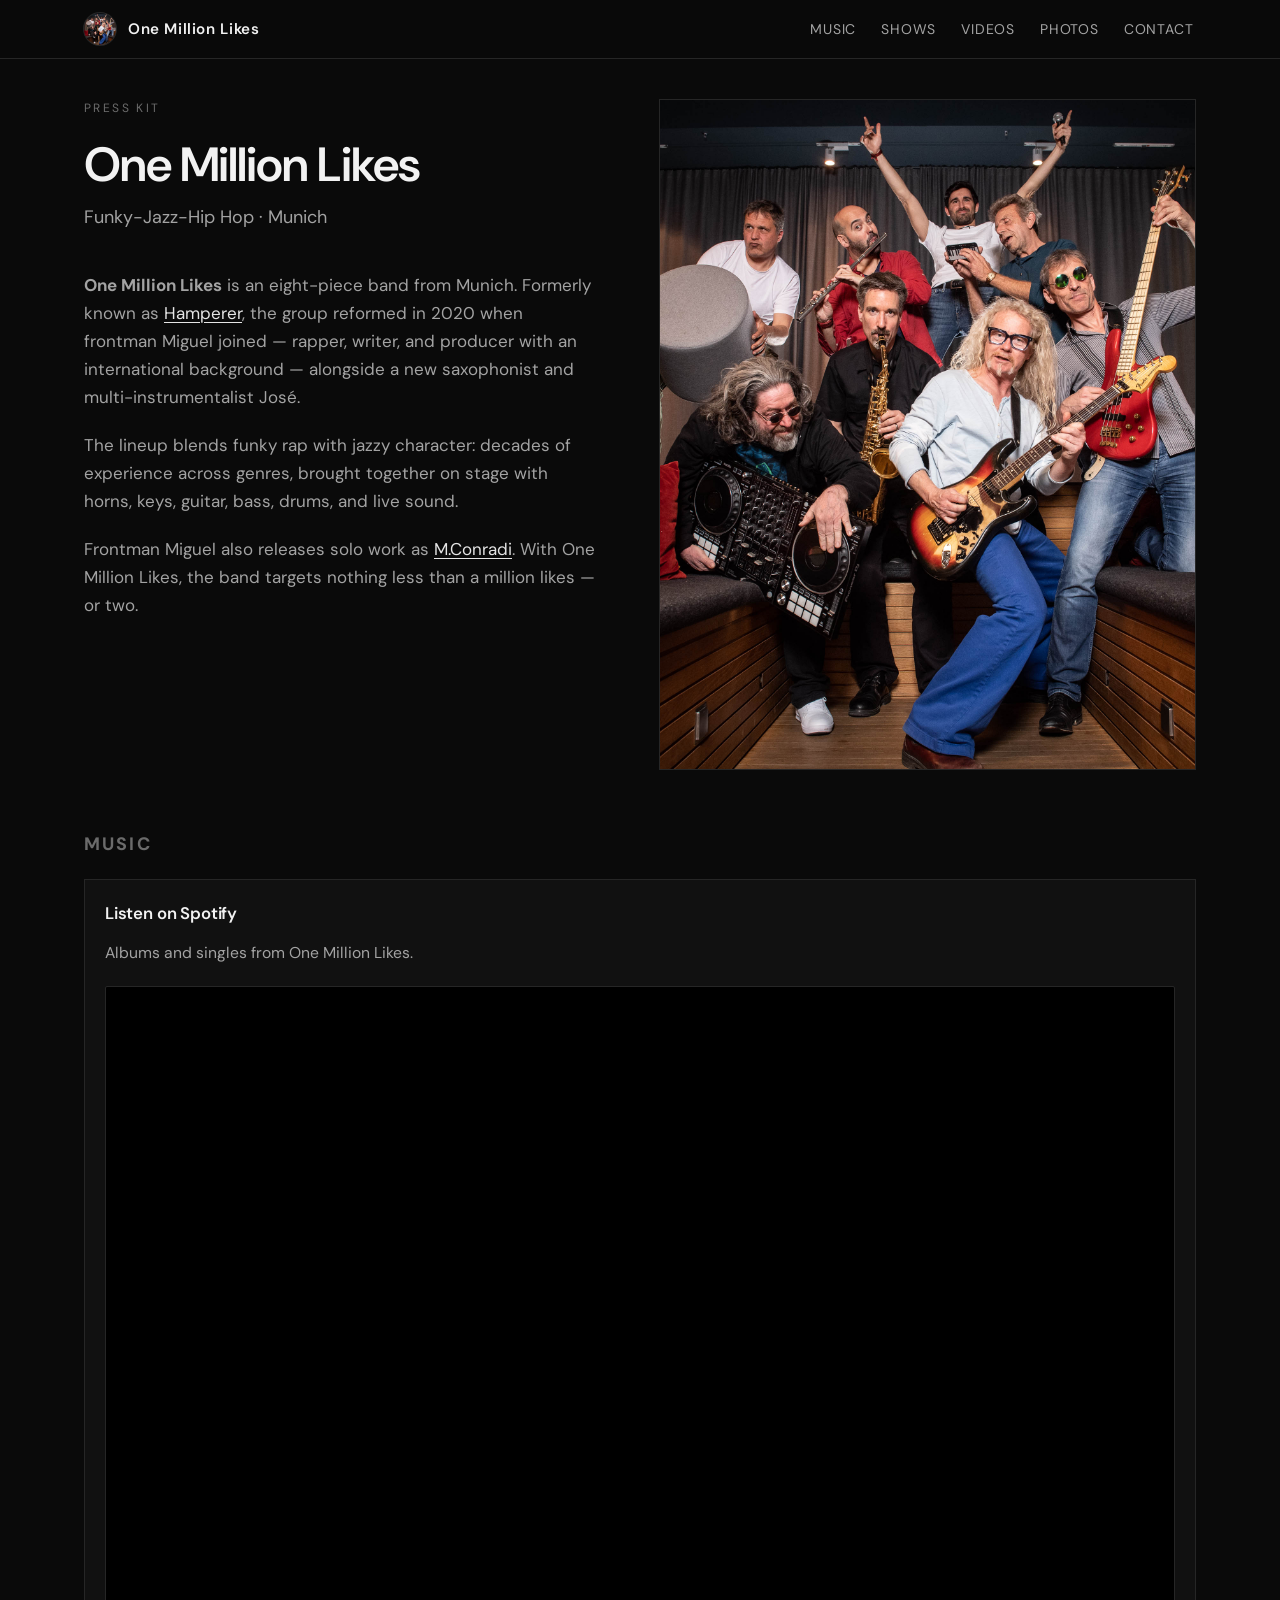
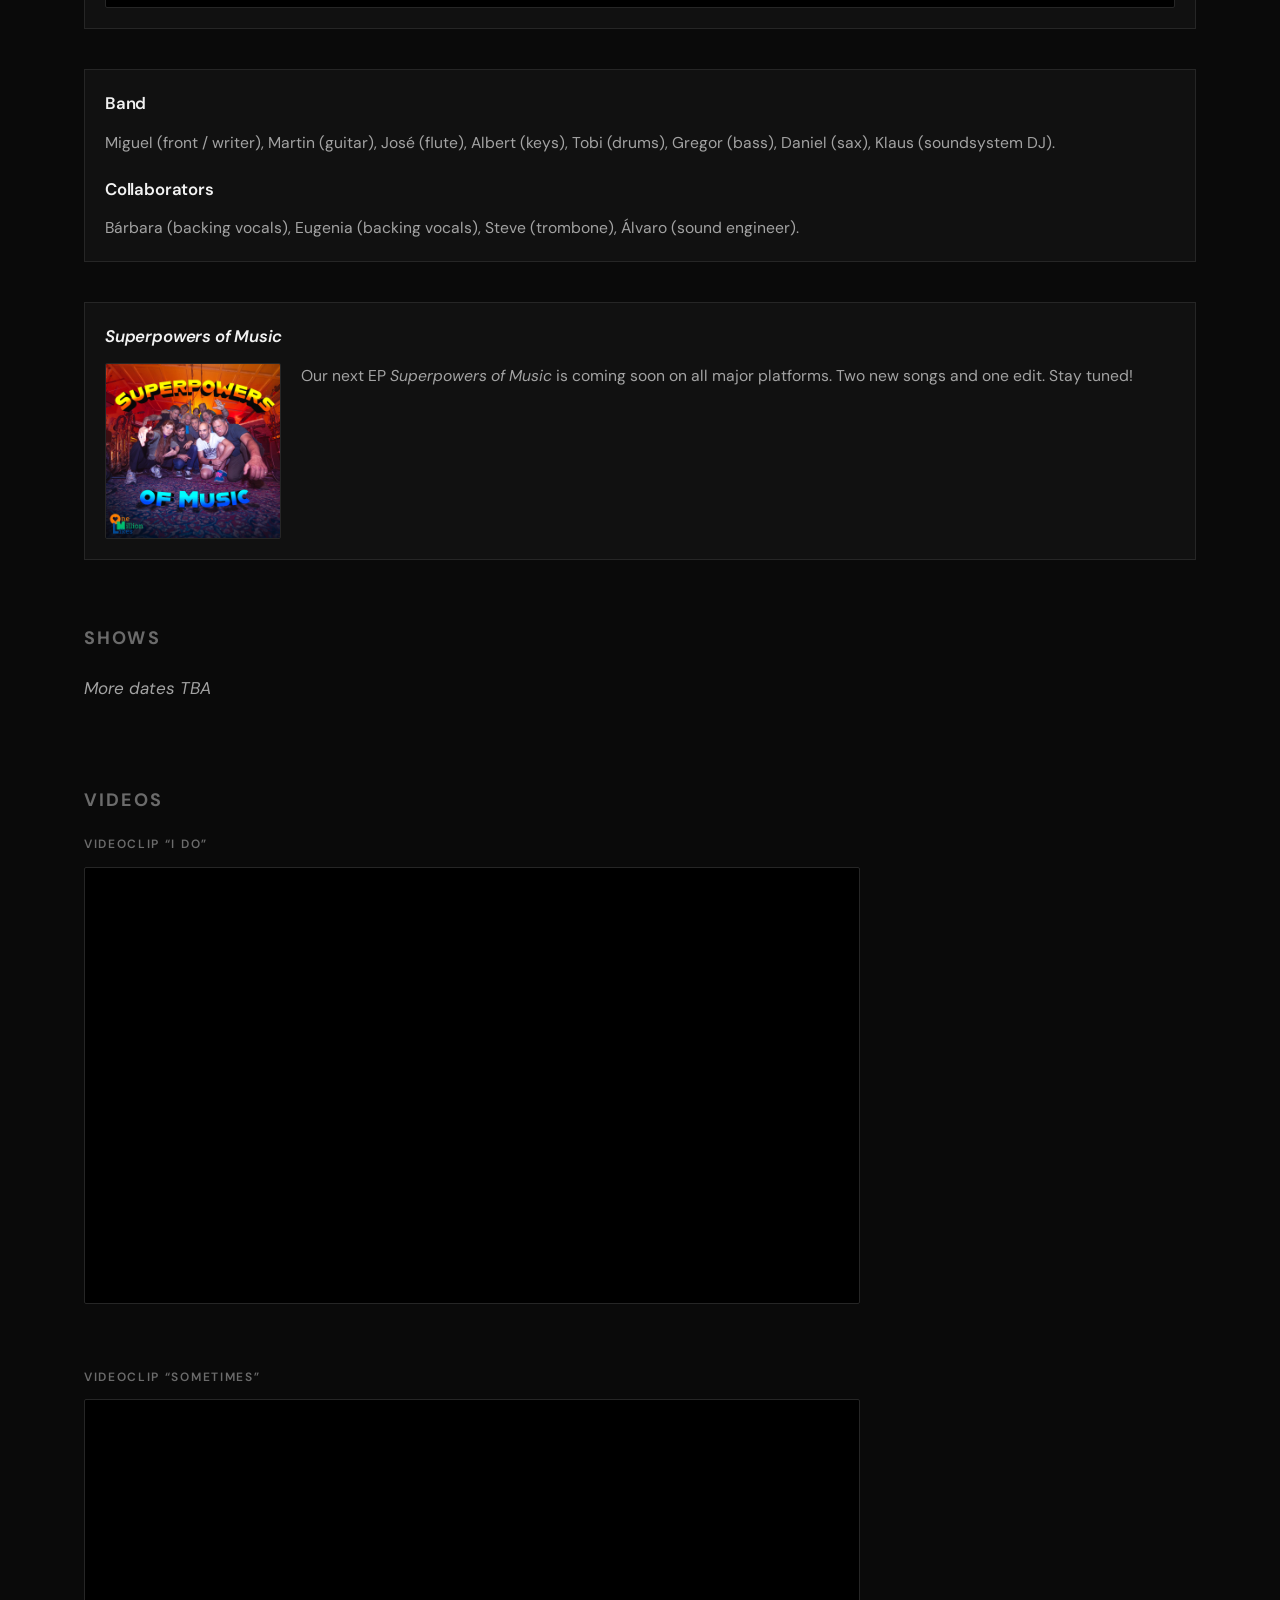
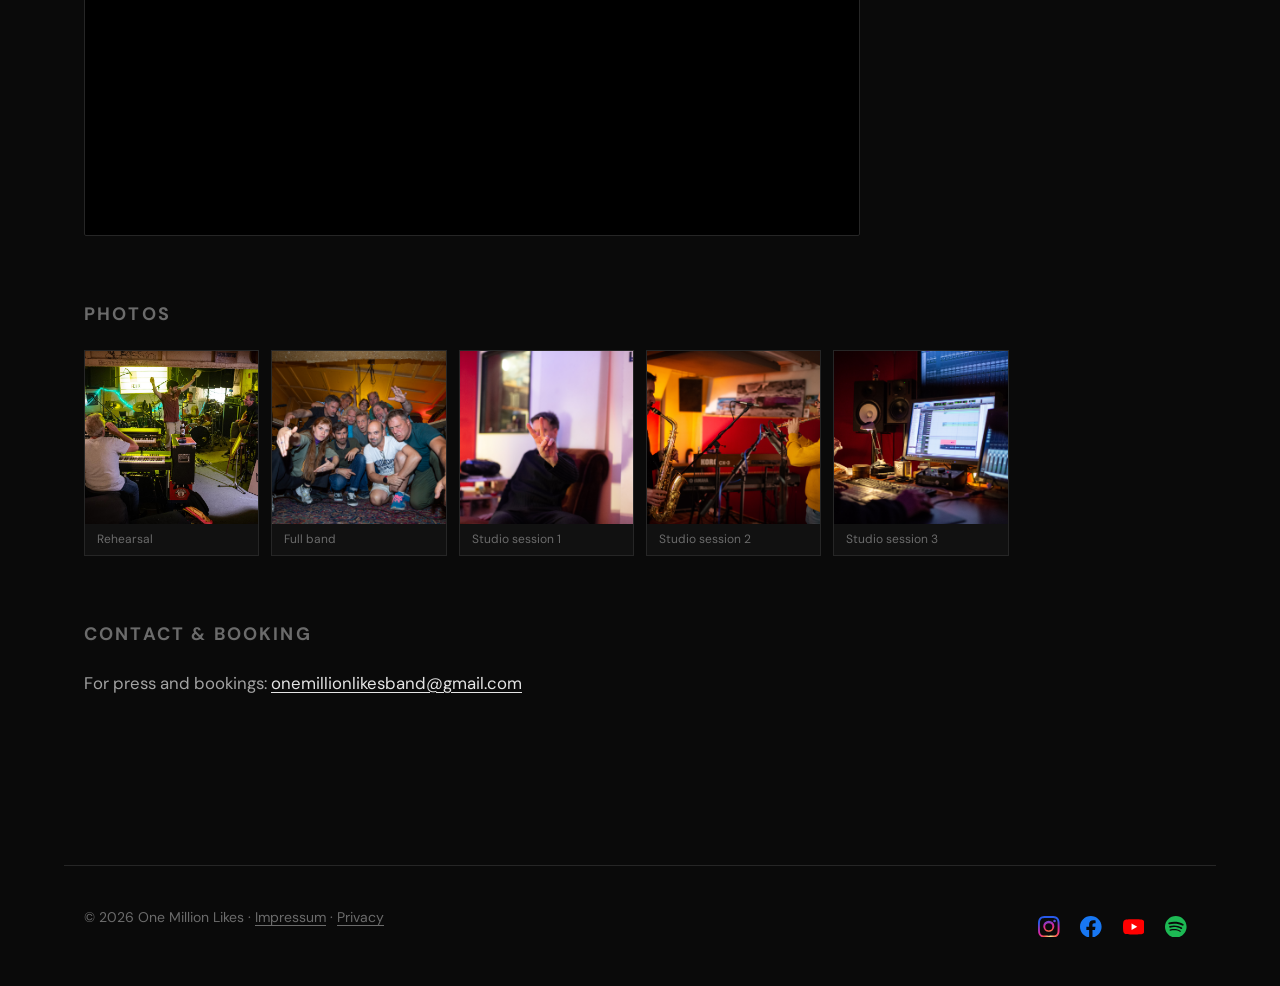
==== commit f56b756e: "Fix closed dialog leaking layout on GitHub Pages. Author `display:flex` on `.lightbox` overrode the " ====
--- a/index.html
+++ b/index.html
@@ -15,7 +15,7 @@
   <meta property="og:image:width" content="1200">
   <meta property="og:image:height" content="630">
   <meta property="og:image:type" content="image/jpeg">
-  <meta property="og:image:alt" content="One Million Likes — band photo">
+  <meta property="og:image:alt" content="One Million Likes — full band">
   <meta property="og:site_name" content="One Million Likes">
   <meta property="og:locale" content="en_GB">
   <meta name="twitter:card" content="summary_large_image">
@@ -322,7 +322,8 @@
         dialog.close();
       }
       closeBtn.addEventListener("click", closeLightbox);
-      dialog.querySelector(".lightbox__scrim").addEventListener("click", closeLightbox);
+      var scrim = dialog.querySelector(".lightbox__scrim");
+      if (scrim) scrim.addEventListener("click", closeLightbox);
       dialog.addEventListener("close", function () {
         lbImg.removeAttribute("src");
         lbImg.alt = "";
--- a/css/styles.css
+++ b/css/styles.css
@@ -676,7 +676,11 @@
   color: var(--text-faint);
 }
 
-.lightbox {
+.lightbox:not([open]) {
+  display: none;
+}
+
+.lightbox[open] {
   margin: 0;
   padding: max(3.5rem, env(safe-area-inset-top, 0))
     max(1rem, env(safe-area-inset-right, 0))
@@ -695,7 +699,7 @@
   position: relative;
 }
 
-.lightbox::backdrop {
+.lightbox[open]::backdrop {
   background: rgba(0, 0, 0, 0.88);
 }
 
